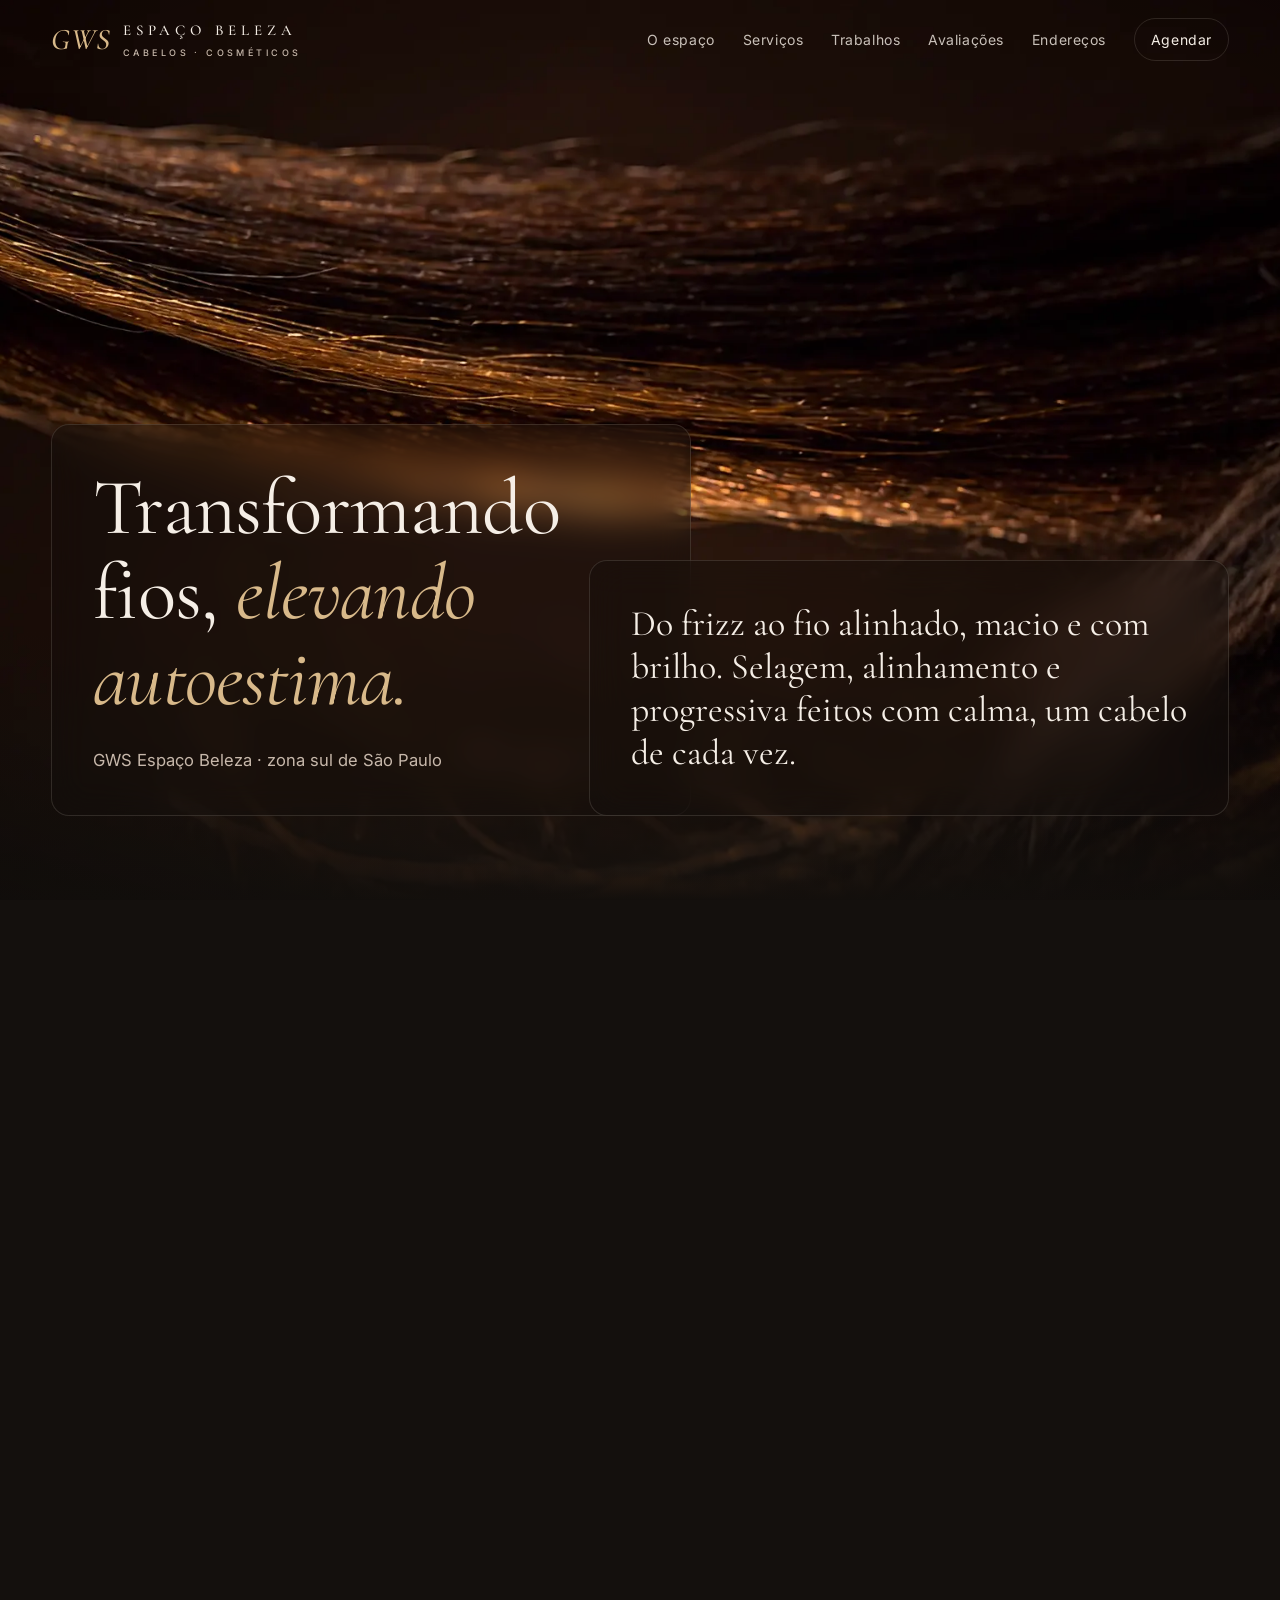
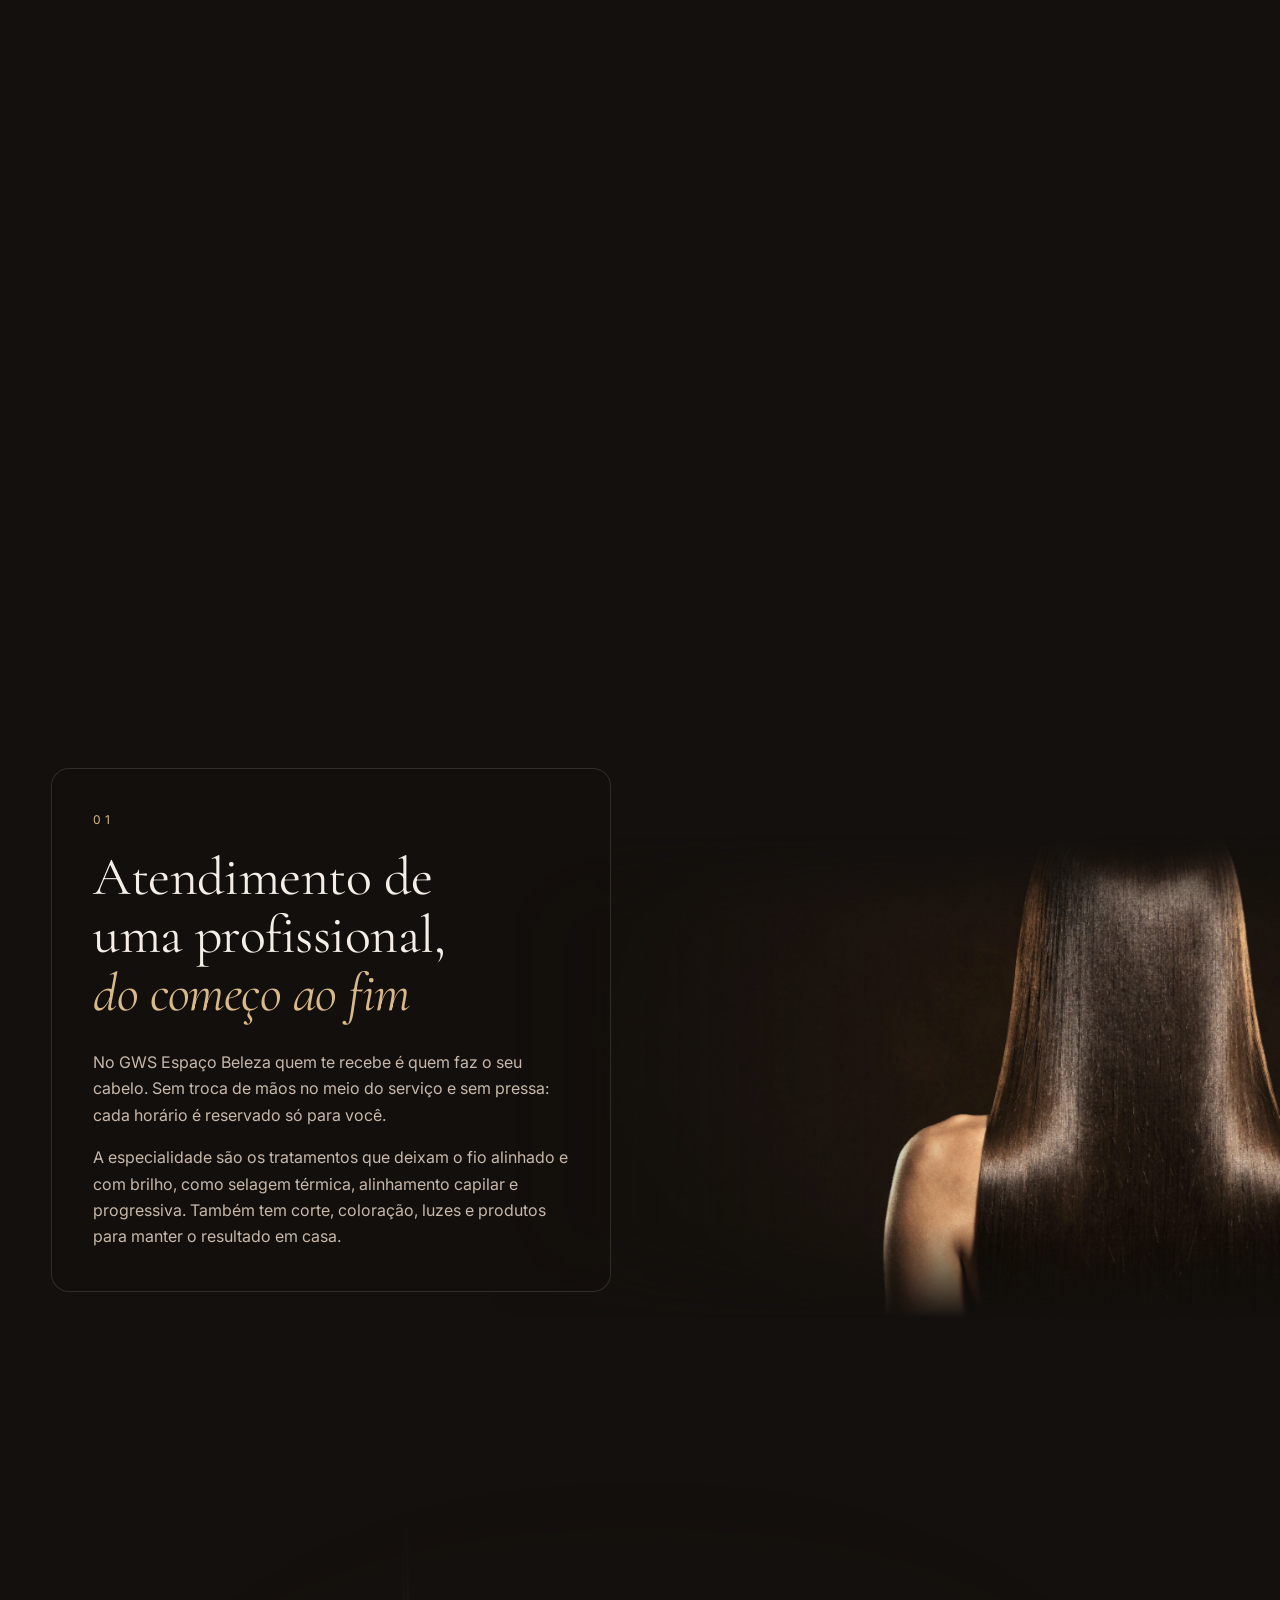
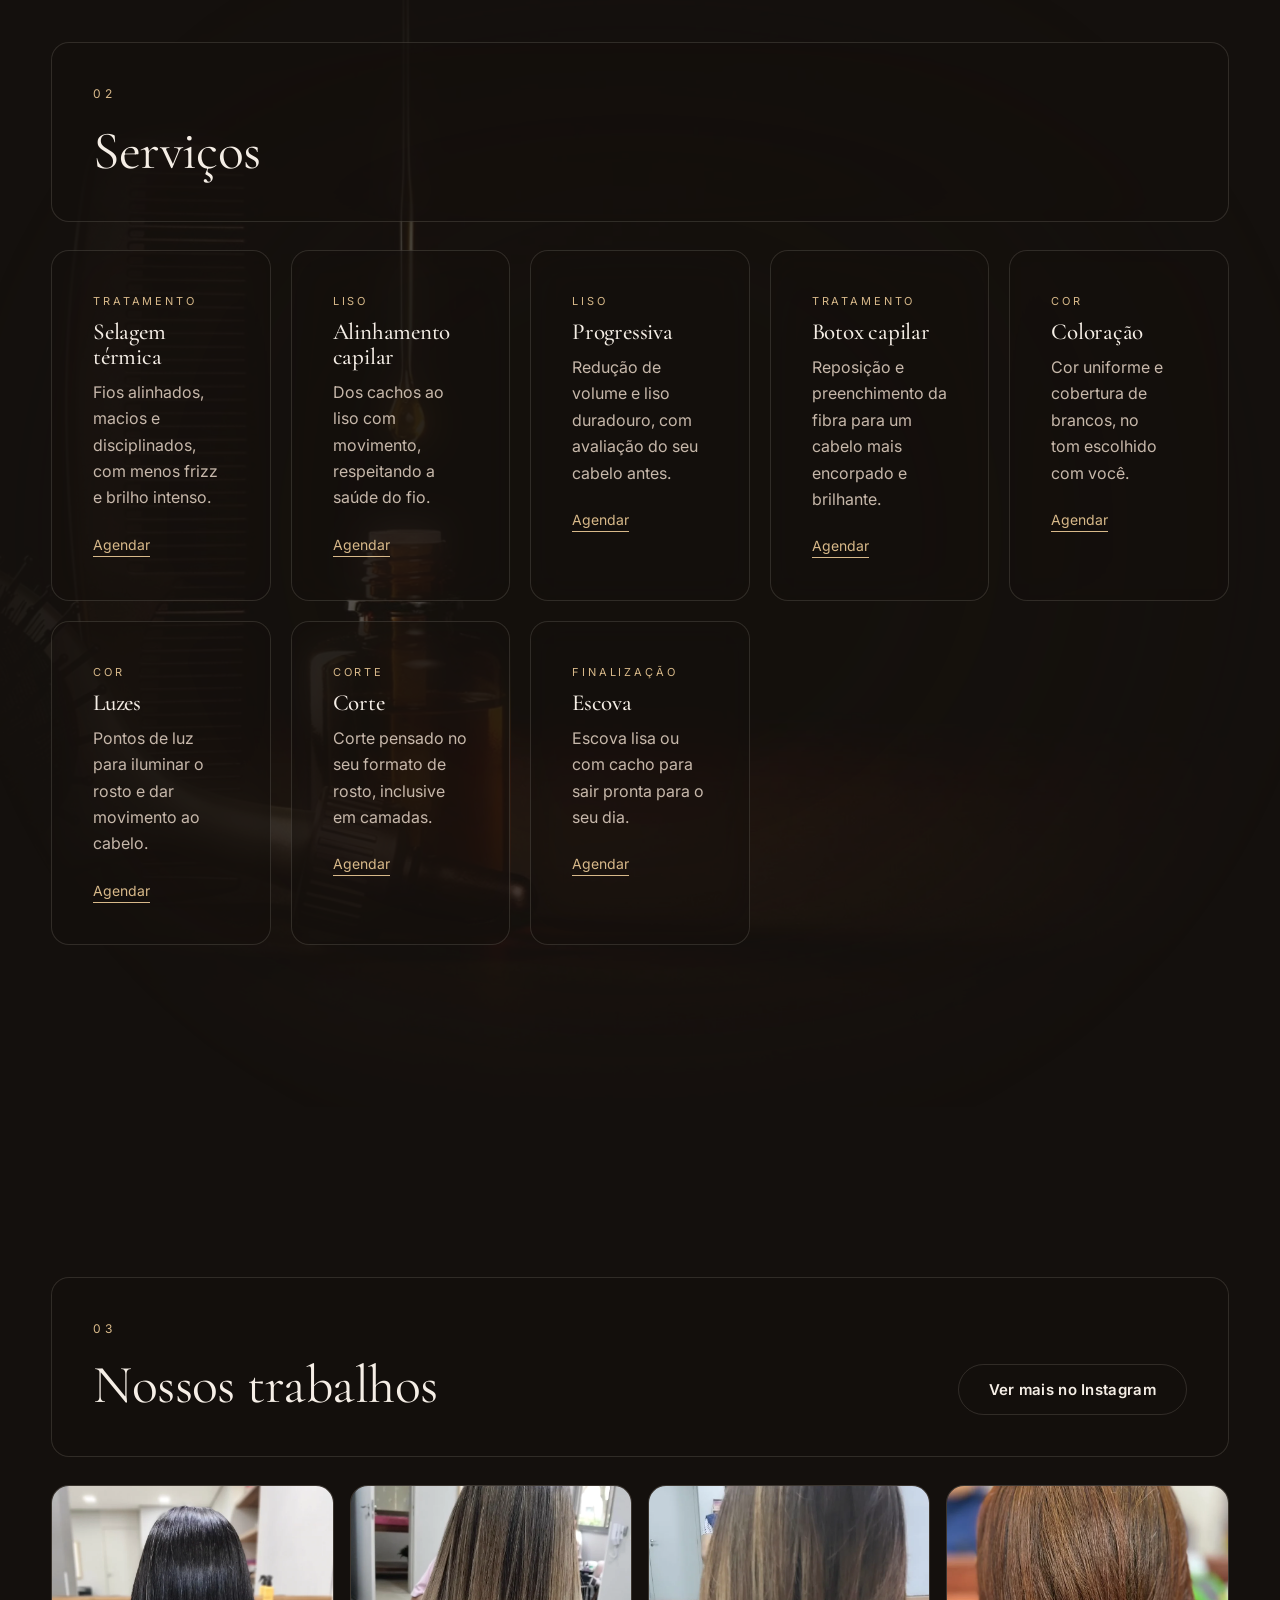
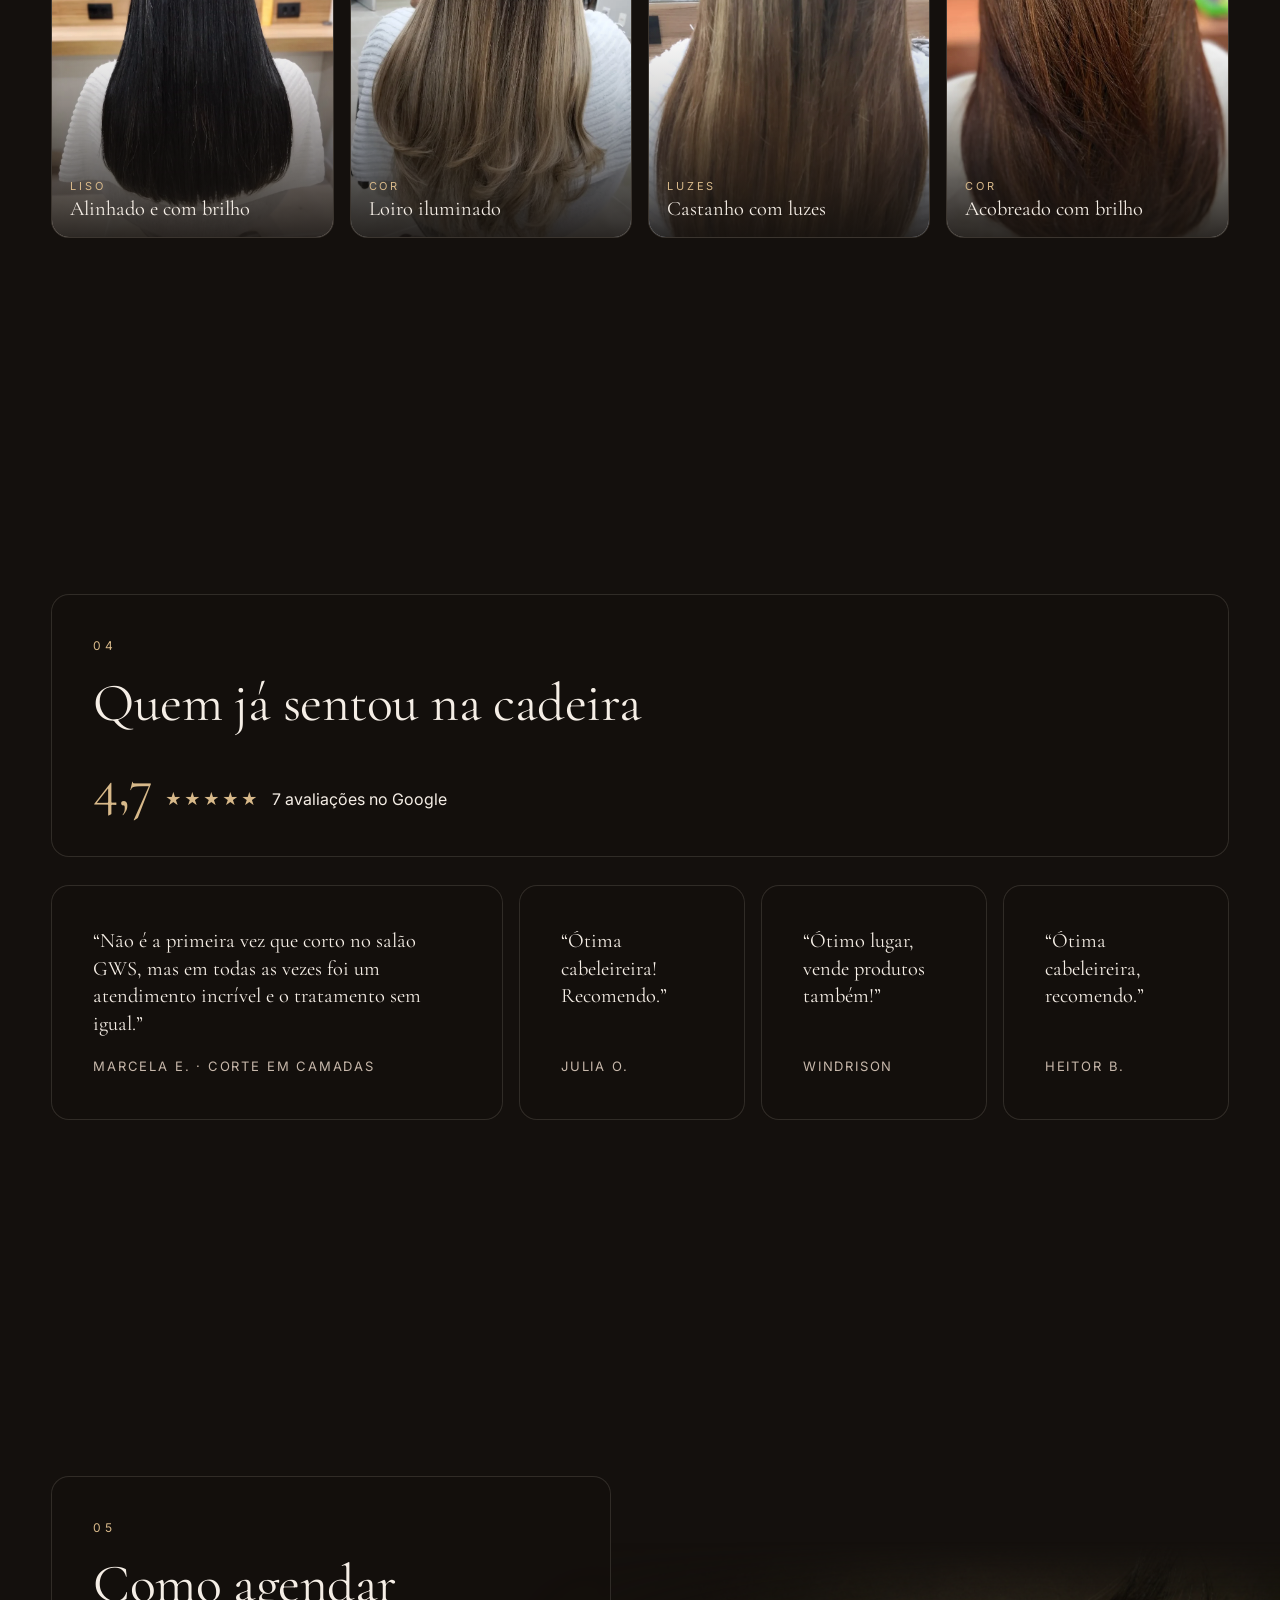
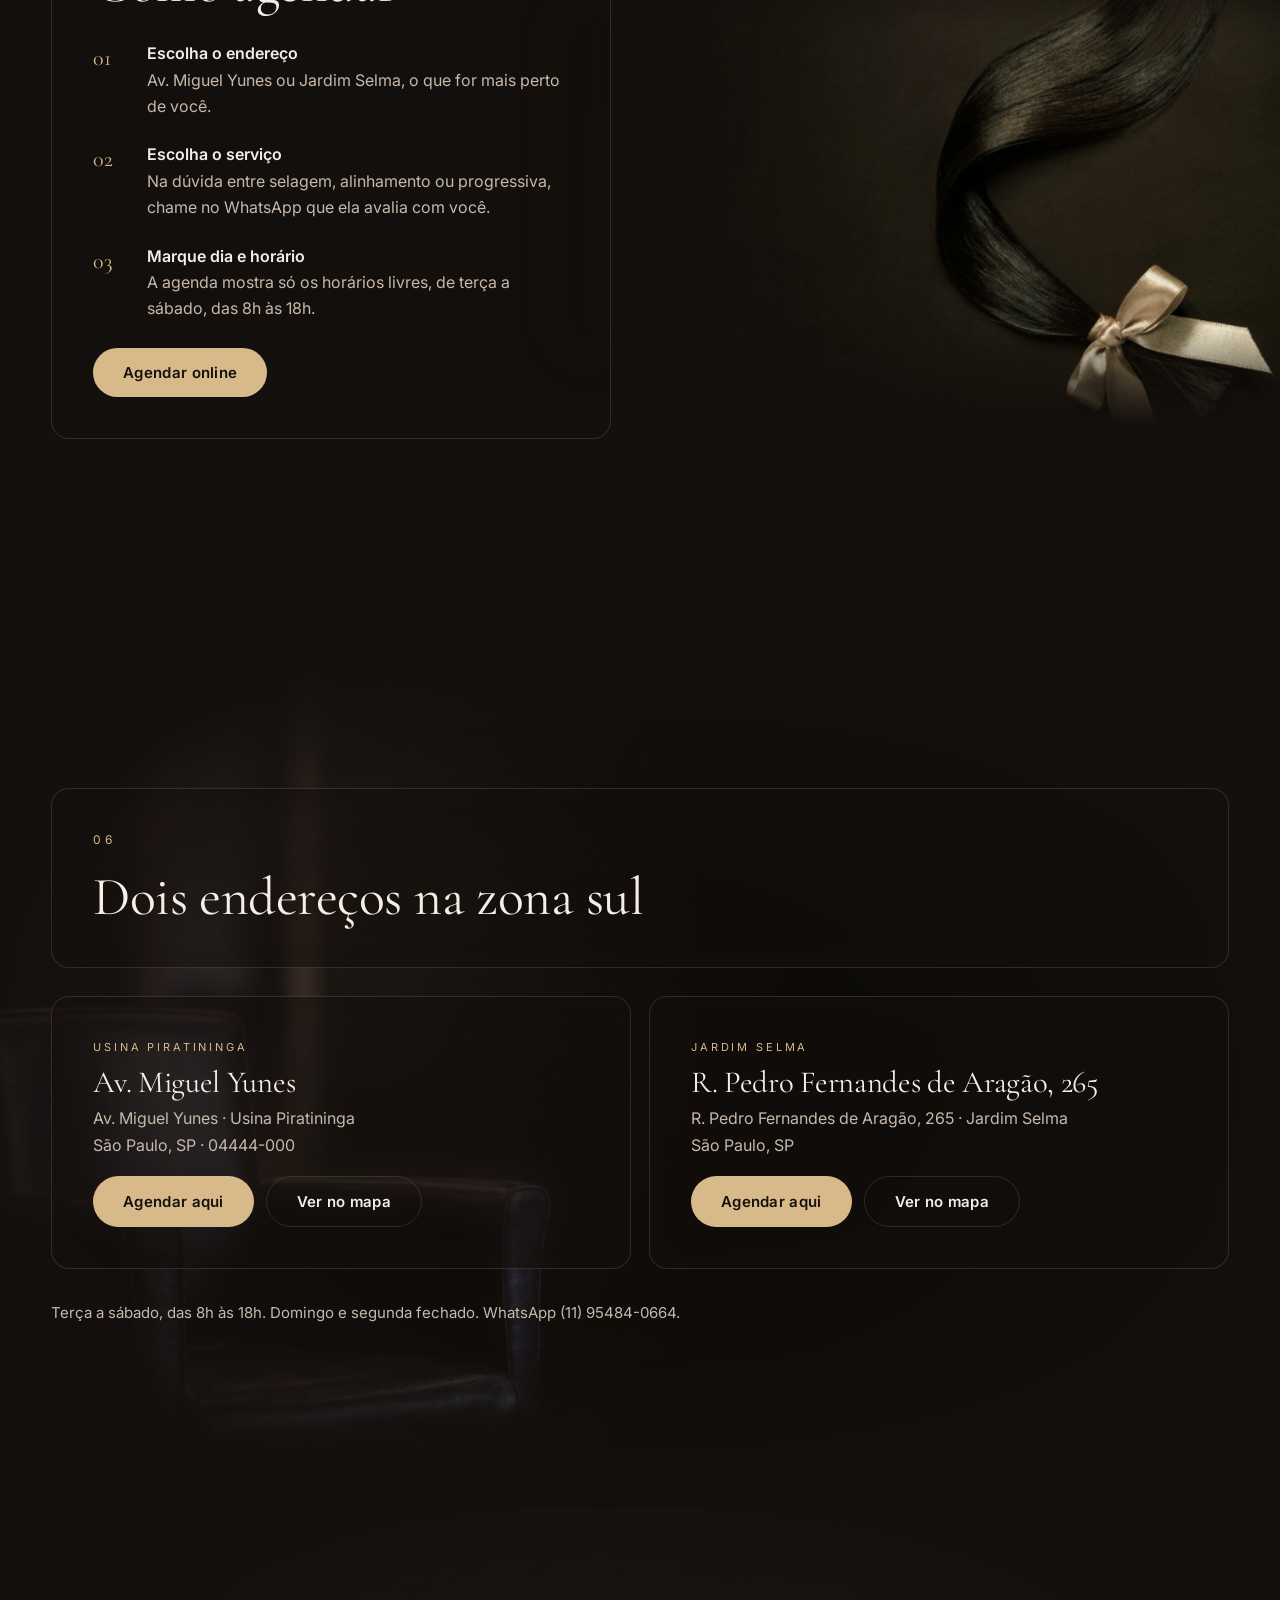
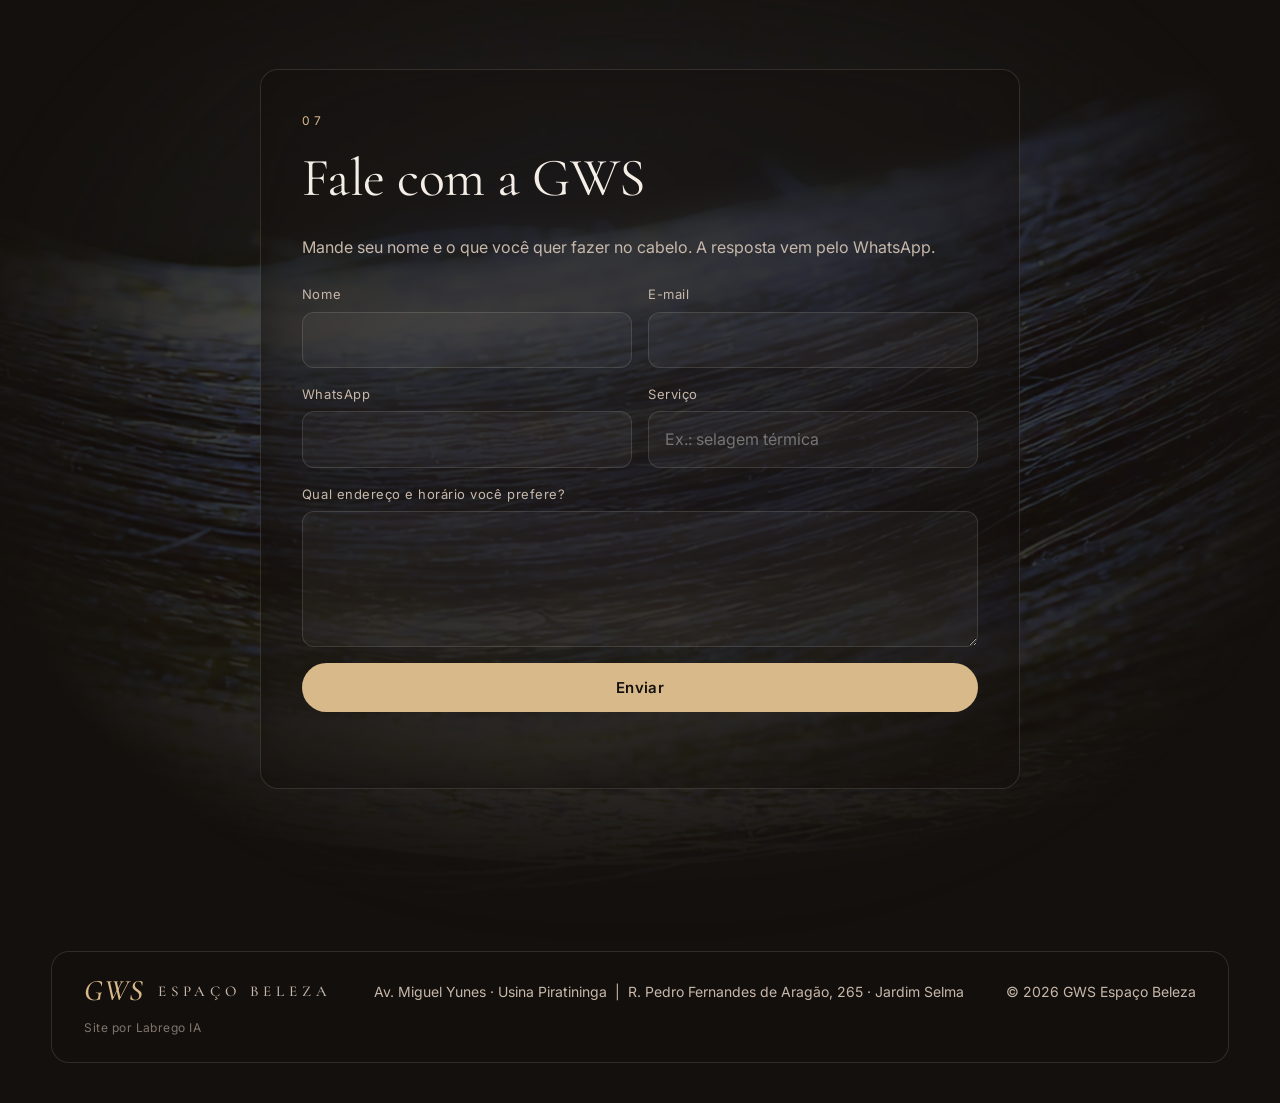
==== site/index.html @ c1b38b34 "Site cinematográfico e agenda online da GWS Espaço Beleza Dois endereços com agenda única (folga de " ====
<!doctype html>
<!--
  GWS Espaço Beleza · Site Cinematográfico por Labrego IA (labregoia.com.br)
  Projeto: LBG-SC-20261119-4EE08A647A · Assinatura LBG-SC-2026-v1
  © 2026 Labrego IA. Estrutura, código e método licenciados.
-->
<html lang="pt-BR">
<head>
  <meta charset="utf-8">
  <meta name="viewport" content="width=device-width, initial-scale=1">
  <title>GWS Espaço Beleza | Cabeleireira em Usina Piratininga e Jardim Selma, SP</title>
  <meta name="description" content="Cabeleireira na zona sul de São Paulo: selagem térmica, alinhamento, progressiva, botox capilar, coloração, luzes e corte. Dois endereços, Av. Miguel Yunes e Jardim Selma. Agende online.">
  <meta name="generator" content="Site Cinematográfico · Labrego IA">
  <meta name="author" content="Labrego IA · labregoia.com.br">
  <meta property="og:title" content="GWS Espaço Beleza">
  <meta property="og:description" content="Transformando fios e elevando autoestima. Selagem, alinhamento, progressiva e mais, com hora marcada em dois endereços da zona sul de SP.">
  <meta property="og:image" content="assets/frames/desktop/f_0160.webp">
  <meta name="theme-color" content="#14100d">
  <link rel="preconnect" href="https://fonts.googleapis.com">
  <link rel="preconnect" href="https://fonts.gstatic.com" crossorigin>
  <link href="https://fonts.googleapis.com/css2?family=Cormorant+Garamond:ital,wght@0,300;0,400;0,500;1,400;1,500&family=Inter:wght@400;500;600&display=swap" rel="stylesheet">
  <link rel="preload" as="image" href="assets/frames/desktop/f_0001.webp">
  <link rel="stylesheet" href="estilo.css?v=4">
</head>
<body>

<header class="topo">
  <a href="#inicio" class="marca" aria-label="GWS Espaço Beleza">
    <span class="marca-gws" aria-hidden="true">GWS</span>
    <span class="marca-texto">Espaço Beleza<small>Cabelos · Cosméticos</small></span>
  </a>
  <nav class="menu" aria-label="Seções">
    <a href="#sobre">O espaço</a>
    <a href="#servicos">Serviços</a>
    <a href="#trabalhos">Trabalhos</a>
    <a href="#avaliacoes">Avaliações</a>
    <a href="#locais">Endereços</a>
    <a href="agendar.html" class="menu-cta">Agendar</a>
  </nav>
</header>

<main>

  <section id="inicio" class="cine" style="--altura: 420vh">
    <div class="cine-palco">
      <canvas class="cine-canvas" aria-hidden="true"></canvas>
      <div class="cine-vinheta"></div>

      <div class="momento" data-de="0" data-ate="0.28">
        <div class="painel painel--vidro">
          <h1 class="titulo-abertura">Transformando fios, <em>elevando autoestima.</em></h1>
          <p class="apoio">GWS Espaço Beleza · zona sul de São Paulo</p>
        </div>
      </div>
      <div class="momento momento--direita" data-de="0.36" data-ate="0.64">
        <div class="painel painel--vidro">
          <p class="destaque">Do frizz ao fio alinhado, macio e com brilho. Selagem, alinhamento e progressiva feitos com calma, um cabelo de cada vez.</p>
        </div>
      </div>
      <div class="momento momento--centro" data-de="0.72" data-ate="1">
        <div class="painel painel--vidro">
          <p class="destaque">Dois endereços, uma agenda só.</p>
          <a href="agendar.html" class="botao">Agendar meu horário</a>
        </div>
      </div>

      <div class="cine-dica" aria-hidden="true"><span></span>role</div>
    </div>
  </section>

  <section id="sobre" class="secao">
    <img class="arte arte--direita" src="assets/img/sobre.webp?v=1" alt="" loading="lazy">
    <div class="secao-grade">
      <div class="painel revelar">
        <span class="rotulo">01</span>
        <h2>Atendimento de uma profissional, <em>do começo ao fim</em></h2>
        <p>No GWS Espaço Beleza quem te recebe é quem faz o seu cabelo. Sem troca de mãos no meio do serviço e sem pressa: cada horário é reservado só para você.</p>
        <p>A especialidade são os tratamentos que deixam o fio alinhado e com brilho, como selagem térmica, alinhamento capilar e progressiva. Também tem corte, coloração, luzes e produtos para manter o resultado em casa.</p>
      </div>
    </div>
  </section>

  <section id="servicos" class="secao secao--larga">
    <img class="arte arte--fundo" src="assets/img/servicos.webp?v=1" alt="" loading="lazy">
    <div class="painel painel--cabecalho revelar">
      <span class="rotulo">02</span>
      <h2>Serviços</h2>
    </div>
    <div class="cartoes">
      <article class="painel cartao revelar">
        <span class="tag">Tratamento</span>
        <h3>Selagem térmica</h3>
        <p>Fios alinhados, macios e disciplinados, com menos frizz e brilho intenso.</p>
        <a href="agendar.html?servico=selagem">Agendar</a>
      </article>
      <article class="painel cartao revelar">
        <span class="tag">Liso</span>
        <h3>Alinhamento capilar</h3>
        <p>Dos cachos ao liso com movimento, respeitando a saúde do fio.</p>
        <a href="agendar.html?servico=alinhamento">Agendar</a>
      </article>
      <article class="painel cartao revelar">
        <span class="tag">Liso</span>
        <h3>Progressiva</h3>
        <p>Redução de volume e liso duradouro, com avaliação do seu cabelo antes.</p>
        <a href="agendar.html?servico=progressiva">Agendar</a>
      </article>
      <article class="painel cartao revelar">
        <span class="tag">Tratamento</span>
        <h3>Botox capilar</h3>
        <p>Reposição e preenchimento da fibra para um cabelo mais encorpado e brilhante.</p>
        <a href="agendar.html?servico=botox">Agendar</a>
      </article>
      <article class="painel cartao revelar">
        <span class="tag">Cor</span>
        <h3>Coloração</h3>
        <p>Cor uniforme e cobertura de brancos, no tom escolhido com você.</p>
        <a href="agendar.html?servico=coloracao">Agendar</a>
      </article>
      <article class="painel cartao revelar">
        <span class="tag">Cor</span>
        <h3>Luzes</h3>
        <p>Pontos de luz para iluminar o rosto e dar movimento ao cabelo.</p>
        <a href="agendar.html?servico=luzes">Agendar</a>
      </article>
      <article class="painel cartao revelar">
        <span class="tag">Corte</span>
        <h3>Corte</h3>
        <p>Corte pensado no seu formato de rosto, inclusive em camadas.</p>
        <a href="agendar.html?servico=corte">Agendar</a>
      </article>
      <article class="painel cartao revelar">
        <span class="tag">Finalização</span>
        <h3>Escova</h3>
        <p>Escova lisa ou com cacho para sair pronta para o seu dia.</p>
        <a href="agendar.html?servico=escova">Agendar</a>
      </article>
    </div>
  </section>

  <section id="trabalhos" class="secao secao--larga">
    <div class="painel painel--cabecalho revelar trab-cabecalho">
      <div>
        <span class="rotulo">03</span>
        <h2>Nossos trabalhos</h2>
      </div>
      <a class="botao botao--linha" href="https://www.instagram.com/gwsespacobeleza/" target="_blank" rel="noopener">Ver mais no Instagram</a>
    </div>
    <div class="trabalhos">
      <a class="trabalho revelar" href="https://www.instagram.com/gwsespacobeleza/p/DfN-_9-kS-J/" target="_blank" rel="noopener">
        <img src="assets/img/trabalhos/p_DfN-_9-kS-J.webp?v=2" alt="Cabelo longo preto, liso e alinhado, visto de costas" loading="lazy" width="900" height="1125">
        <span><small>Liso</small>Alinhado e com brilho</span>
      </a>
      <a class="trabalho revelar" href="https://www.instagram.com/gwsespacobeleza/p/DfOAMyaEe6o/" target="_blank" rel="noopener">
        <img src="assets/img/trabalhos/p_DfOAMyaEe6o.webp?v=2" alt="Cabelo longo com loiro iluminado e pontas modeladas" loading="lazy" width="900" height="1125">
        <span><small>Cor</small>Loiro iluminado</span>
      </a>
      <a class="trabalho revelar" href="https://www.instagram.com/gwsespacobeleza/p/DfU5rEfkRkt/" target="_blank" rel="noopener">
        <img src="assets/img/trabalhos/p_DfU5rEfkRkt.webp?v=2" alt="Cabelo castanho longo com luzes, liso" loading="lazy" width="900" height="1125">
        <span><small>Luzes</small>Castanho com luzes</span>
      </a>
      <a class="trabalho revelar" href="https://www.instagram.com/gwsespacobeleza/p/DfdnzeOkRtR/" target="_blank" rel="noopener">
        <img src="assets/img/trabalhos/p_DfdnzeOkRtR.webp?v=2" alt="Cabelo acobreado na altura dos ombros, com brilho" loading="lazy" width="900" height="1125">
        <span><small>Cor</small>Acobreado com brilho</span>
      </a>
    </div>
  </section>

  <section id="avaliacoes" class="secao secao--larga">
    <div class="painel painel--cabecalho revelar">
      <span class="rotulo">04</span>
      <h2>Quem já sentou na cadeira</h2>
      <div class="nota"><strong>4,7</strong><span class="estrelas" aria-hidden="true">★★★★★</span><span>7 avaliações no Google</span></div>
    </div>
    <div class="depoimentos">
      <figure class="painel depoimento revelar">
        <blockquote>“Não é a primeira vez que corto no salão GWS, mas em todas as vezes foi um atendimento incrível e o tratamento sem igual.”</blockquote>
        <figcaption><cite>Marcela E. · corte em camadas</cite></figcaption>
      </figure>
      <figure class="painel depoimento revelar">
        <blockquote>“Ótima cabeleireira! Recomendo.”</blockquote>
        <figcaption><cite>Julia O.</cite></figcaption>
      </figure>
      <figure class="painel depoimento revelar">
        <blockquote>“Ótimo lugar, vende produtos também!”</blockquote>
        <figcaption><cite>Windrison</cite></figcaption>
      </figure>
      <figure class="painel depoimento revelar">
        <blockquote>“Ótima cabeleireira, recomendo.”</blockquote>
        <figcaption><cite>Heitor B.</cite></figcaption>
      </figure>
    </div>
  </section>

  <section id="processo" class="secao">
    <img class="arte arte--direita" src="assets/img/agendar.webp?v=1" alt="" loading="lazy">
    <div class="secao-grade">
      <div class="painel revelar">
        <span class="rotulo">05</span>
        <h2>Como agendar</h2>
        <ol class="passos">
          <li><strong>Escolha o endereço</strong><span>Av. Miguel Yunes ou Jardim Selma, o que for mais perto de você.</span></li>
          <li><strong>Escolha o serviço</strong><span>Na dúvida entre selagem, alinhamento ou progressiva, chame no WhatsApp que ela avalia com você.</span></li>
          <li><strong>Marque dia e horário</strong><span>A agenda mostra só os horários livres, de terça a sábado, das 8h às 18h.</span></li>
        </ol>
        <div class="acoes" style="margin-top:26px">
          <a class="botao" href="agendar.html">Agendar online</a>
        </div>
      </div>
    </div>
  </section>

  <section id="locais" class="secao secao--larga">
    <img class="arte arte--fundo arte--suave" src="assets/img/local.webp?v=1" alt="" loading="lazy">
    <div class="painel painel--cabecalho revelar">
      <span class="rotulo">06</span>
      <h2>Dois endereços na zona sul</h2>
    </div>
    <div class="locais">
      <article class="painel local revelar">
        <span class="tag">Usina Piratininga</span>
        <h3>Av. Miguel Yunes</h3>
        <p>Av. Miguel Yunes · Usina Piratininga<br>São Paulo, SP · 04444-000</p>
        <div class="acoes">
          <a class="botao" href="agendar.html?local=miguel-yunes">Agendar aqui</a>
          <a class="botao botao--linha" href="https://www.google.com/maps/search/?api=1&query=GWSESPA%C3%87OBELEZA+cosm%C3%A9ticos+Av.+Miguel+Yunes+S%C3%A3o+Paulo" target="_blank" rel="noopener">Ver no mapa</a>
        </div>
      </article>
      <article class="painel local revelar">
        <span class="tag">Jardim Selma</span>
        <h3>R. Pedro Fernandes de Aragão, 265</h3>
        <p>R. Pedro Fernandes de Aragão, 265 · Jardim Selma<br>São Paulo, SP</p>
        <div class="acoes">
          <a class="botao" href="agendar.html?local=jardim-selma">Agendar aqui</a>
          <a class="botao botao--linha" href="https://www.google.com/maps/search/?api=1&query=R.+Pedro+Fernandes+de+Arag%C3%A3o%2C+265+-+Jardim+Selma%2C+S%C3%A3o+Paulo+-+SP" target="_blank" rel="noopener">Ver no mapa</a>
        </div>
      </article>
    </div>
    <p class="aviso-locais revelar">Terça a sábado, das 8h às 18h. Domingo e segunda fechado. WhatsApp (11) 95484-0664.</p>
  </section>

  <section id="contato" class="secao secao--contato">
    <img class="arte arte--fundo arte--suave" src="assets/img/contato.webp?v=1" alt="" loading="lazy">
    <div class="painel painel--form revelar">
      <span class="rotulo">07</span>
      <h2>Fale com a GWS</h2>
      <p>Mande seu nome e o que você quer fazer no cabelo. A resposta vem pelo WhatsApp.</p>
      <form class="form" novalidate>
        <div class="campo">
          <label for="f-nome">Nome</label>
          <input id="f-nome" name="nome" autocomplete="name" required>
        </div>
        <div class="campo">
          <label for="f-email">E-mail</label>
          <input id="f-email" name="email" type="email" autocomplete="email" required>
        </div>
        <div class="campo">
          <label for="f-tel">WhatsApp</label>
          <input id="f-tel" name="telefone" type="tel" autocomplete="tel" inputmode="tel" required>
        </div>
        <div class="campo">
          <label for="f-serv">Serviço</label>
          <input id="f-serv" name="servico" list="lista-servicos" placeholder="Ex.: selagem térmica">
          <datalist id="lista-servicos">
            <option value="Selagem térmica"><option value="Alinhamento capilar"><option value="Progressiva"><option value="Botox capilar"><option value="Coloração"><option value="Luzes"><option value="Corte"><option value="Escova">
          </datalist>
        </div>
        <div class="campo campo--inteiro">
          <label for="f-msg">Qual endereço e horário você prefere?</label>
          <textarea id="f-msg" name="mensagem" rows="4"></textarea>
        </div>
        <input type="text" name="_honey" class="pote" tabindex="-1" autocomplete="off" aria-hidden="true">
        <button type="submit" class="botao campo--inteiro">Enviar</button>
        <p class="form-status campo--inteiro" role="status" aria-live="polite"></p>
      </form>
    </div>
  </section>

</main>

<footer class="rodape">
  <div class="painel rodape-painel">
    <span class="marca"><span class="marca-gws" aria-hidden="true">GWS</span><span class="marca-texto">Espaço Beleza</span></span>
    <span>Av. Miguel Yunes · Usina Piratininga &nbsp;|&nbsp; R. Pedro Fernandes de Aragão, 265 · Jardim Selma</span>
    <span>© <span data-ano></span> GWS Espaço Beleza</span>
    <a class="credito" href="https://labregoia.com.br" target="_blank" rel="noopener">Site por Labrego IA</a>
  </div>
</footer>

<a class="whats" target="_blank" rel="noopener" aria-label="Conversar no WhatsApp">
  <svg viewBox="0 0 32 32" aria-hidden="true"><path fill="currentColor" d="M16 3C9 3 3.3 8.6 3.3 15.6c0 2.4.7 4.7 1.9 6.7L3 29l6.9-2.1c1.9 1 4 1.6 6.1 1.6 7 0 12.7-5.6 12.7-12.6S23 3 16 3Zm0 23.1c-1.9 0-3.8-.5-5.4-1.5l-.4-.2-4.1 1.2 1.3-4-.3-.4a10.4 10.4 0 0 1-1.6-5.6C5.5 9.8 10.2 5.2 16 5.2s10.5 4.6 10.5 10.4S21.8 26.1 16 26.1Zm5.8-7.8c-.3-.2-1.9-.9-2.2-1-.3-.1-.5-.2-.7.2-.2.3-.8 1-1 1.2-.2.2-.4.2-.7.1-.3-.2-1.3-.5-2.5-1.6-.9-.8-1.6-1.8-1.7-2.1-.2-.3 0-.5.1-.6l.5-.6.3-.5c.1-.2 0-.4 0-.6l-1-2.4c-.3-.6-.5-.5-.7-.5h-.6c-.2 0-.6.1-.9.4-.3.3-1.2 1.1-1.2 2.8s1.2 3.2 1.4 3.4c.2.2 2.4 3.6 5.7 5 .8.4 1.4.6 1.9.7.8.3 1.6.2 2.2.1.7-.1 1.9-.8 2.2-1.5.3-.7.3-1.4.2-1.5-.1-.2-.3-.3-.6-.4Z"/></svg>
</a>
<a class="insta" href="https://www.instagram.com/gwsespacobeleza/" target="_blank" rel="noopener" aria-label="Ver o Instagram @gwsespacobeleza">
  <svg viewBox="0 0 24 24" aria-hidden="true"><rect x="3" y="3" width="18" height="18" rx="5" fill="none" stroke="currentColor" stroke-width="2"/><circle cx="12" cy="12" r="4.2" fill="none" stroke="currentColor" stroke-width="2"/><circle cx="17.4" cy="6.6" r="1.3" fill="currentColor"/></svg>
</a>

<script src="config.js?v=1"></script>
<script src="app.js?v=1"></script>
</body>
</html>
---- site/estilo.css ----
/* Site Cinematográfico · © 2026 Labrego IA · LBG-SC-2026-v1 */

/* ── Tokens: ajuste pela identidade visual do cliente ───────────────────── */
:root {
  --fundo: #14100d;          /* MESMA cor usada nos prompts das imagens */
  --fundo-2: #1f1915;
  --texto: #f5eee6;
  --texto-suave: #c7b8ab;
  --acento: #d8b98a;         /* champanhe */
  --nude: #c9a08e;
  --acento-texto: #14100d;   /* texto sobre o acento */
  --linha: rgb(243 235 225 / 0.13);
  --painel: rgb(20 16 13 / 0.66);
  --mistura: lighten;        /* tema escuro: lighten | tema claro: multiply */

  --fonte-titulo: "Cormorant Garamond", Georgia, serif;
  --fonte-texto: "Inter", system-ui, sans-serif;

  --raio: 18px;
  --gutter: clamp(16px, 4vw, 56px);
  --largura: 1240px;
  --ease: cubic-bezier(.2, .7, .1, 1);
}
/* Tema claro (marcas de luz, saúde, casamento etc.): troque os tokens assim
:root {
  --fundo: #f4efe7; --fundo-2: #ebe4d8; --texto: #1d1a16; --texto-suave: #5d564c;
  --linha: rgb(29 26 22 / .12); --painel: rgb(244 239 231 / .7); --mistura: multiply;
}
*/

*, *::before, *::after { box-sizing: border-box; }
html { scroll-behavior: smooth; -webkit-text-size-adjust: 100%; overflow-x: clip; }
body {
  margin: 0;
  background: var(--fundo);
  color: var(--texto);
  font: 400 clamp(16px, 1.05vw, 18px)/1.65 var(--fonte-texto);
  overflow-x: clip;
  -webkit-font-smoothing: antialiased;
}

img { max-width: 100%; display: block; }
a { color: inherit; }
h1, h2, h3 { font-family: var(--fonte-titulo); font-weight: 300; line-height: 1.08; margin: 0 0 .5em; letter-spacing: -.01em; text-wrap: balance; }
h1 { font-size: clamp(38px, 6.2vw, 96px); }
h2 { font-size: clamp(32px, 4.2vw, 64px); }
h3 { font-size: clamp(21px, 1.8vw, 27px); font-weight: 500; }
p { margin: 0 0 1em; color: var(--texto-suave); text-wrap: pretty; }

/* ── Topo ──────────────────────────────────────────────────────────────── */
.topo {
  position: fixed; inset: 0 0 auto; z-index: 50;
  display: flex; align-items: center; justify-content: space-between; gap: 16px;
  padding: 18px var(--gutter);
  transition: background .4s var(--ease), backdrop-filter .4s;
}
.topo.rolou { background: rgb(20 16 13 / .6); backdrop-filter: blur(14px); -webkit-backdrop-filter: blur(14px); }
.marca { text-decoration: none; display: flex; align-items: center; }
.marca-logo { height: 34px; width: auto; }
.marca-texto { font-family: var(--fonte-titulo); font-size: 22px; letter-spacing: .02em; }
.menu { display: flex; gap: 28px; align-items: center; font-size: 14px; letter-spacing: .04em; }
.menu a { text-decoration: none; opacity: .8; transition: opacity .3s; }
.menu a:hover { opacity: 1; }
.menu-cta { border: 1px solid var(--linha); padding: 9px 16px; border-radius: 999px; opacity: 1 !important; }
@media (max-width: 760px) { .menu a:not(.menu-cta) { display: none; } }

/* ── Abertura cinematográfica ──────────────────────────────────────────── */
.cine { position: relative; height: var(--altura, 400vh); }
.cine-palco { position: sticky; top: 0; height: 100vh; height: 100svh; overflow: hidden; }
.cine-canvas { position: absolute; inset: 0; width: 100%; height: 100%; }
.cine-vinheta {
  position: absolute; inset: 0; pointer-events: none;
  background:
    radial-gradient(120% 90% at 50% 45%, transparent 55%, rgb(0 0 0 / .45) 100%),
    linear-gradient(to bottom, transparent 70%, var(--fundo) 100%);
}
.momento {
  position: absolute; inset: auto var(--gutter) 12vh; max-width: 640px;
  transform: translateY(24px);
  transition: transform .9s var(--ease);
  pointer-events: none;
}
/* O fade fica no próprio painel: opacity/filter no pai desliga o backdrop-filter
   durante a transição e o vidro "estala" no fim (entrada e saída). */
.momento > .painel { opacity: 0; transition: opacity .7s var(--ease); }
.momento.ativo { transform: none; pointer-events: auto; }
.momento.ativo > .painel { opacity: 1; }
.momento--direita { left: auto; right: var(--gutter); }
.momento--centro { left: 50%; right: auto; transform: translate(-50%, 24px); text-align: center; width: min(640px, calc(100% - 2 * var(--gutter))); }
.momento--centro.ativo { transform: translate(-50%, 0); }
.titulo-abertura { margin-bottom: .3em; }
.apoio { font-size: clamp(16px, 1.3vw, 20px); margin: 0; }
.destaque { font-family: var(--fonte-titulo); font-size: clamp(24px, 2.8vw, 42px); line-height: 1.2; color: var(--texto); margin: 0 0 .6em; }
.destaque:last-child { margin: 0; }
.cine-dica {
  position: absolute; bottom: 28px; left: 50%; transform: translateX(-50%);
  display: grid; justify-items: center; gap: 8px; font-size: 11px; letter-spacing: .3em; text-transform: uppercase; opacity: .6;
  transition: opacity .5s;
}
.cine-dica span { width: 1px; height: 38px; background: linear-gradient(var(--texto), transparent); animation: dica 2s var(--ease) infinite; }
@keyframes dica { 0% { transform: scaleY(0); transform-origin: top; } 50% { transform: scaleY(1); transform-origin: top; } 51% { transform-origin: bottom; } 100% { transform: scaleY(0); transform-origin: bottom; } }
.cine.andou .cine-dica { opacity: 0; }

/* ── Painéis (todo texto mora num painel) ──────────────────────────────── */
.painel {
  position: relative;
  background: var(--painel);
  border: 1px solid var(--linha);
  border-radius: var(--raio);
  padding: clamp(24px, 3.2vw, 48px);
  backdrop-filter: blur(18px) saturate(1.1);
  -webkit-backdrop-filter: blur(18px) saturate(1.1);
}
.painel--vidro { background: rgb(20 16 13 / .42); }
.painel > :last-child { margin-bottom: 0; }
.rotulo { display: block; font-size: 12px; letter-spacing: .3em; color: var(--acento); margin-bottom: 18px; }

/* ── Seções ────────────────────────────────────────────────────────────── */
.secao {
  position: relative; isolation: isolate; overflow: clip;
  min-height: 100vh; padding: 18vh var(--gutter);
  display: grid; align-content: center;
}
.secao-grade { width: 100%; max-width: var(--largura); margin: 0 auto; display: grid; grid-template-columns: minmax(0, 560px) 1fr; }
.secao-grade--direita { grid-template-columns: 1fr minmax(0, 560px); }
.secao-grade--direita > .painel { grid-column: 2; }
.secao--larga { gap: 28px; justify-items: center; }
.painel--cabecalho { width: 100%; max-width: var(--largura); }
.cartoes { width: 100%; max-width: var(--largura); display: grid; grid-template-columns: repeat(auto-fit, minmax(260px, 1fr)); gap: 20px; }
.cartao h3 { margin-bottom: .4em; }
.cartao { transition: transform .5s var(--ease), border-color .5s; }
.cartao:hover { transform: translateY(-4px); border-color: color-mix(in srgb, var(--acento) 50%, transparent); }
.passos { list-style: none; margin: 8px 0 0; padding: 0; counter-reset: p; display: grid; gap: 22px; }
.passos li { counter-increment: p; display: grid; grid-template-columns: 42px 1fr; column-gap: 12px; }
.passos li::before { content: counter(p, decimal-leading-zero); grid-row: span 2; font-family: var(--fonte-titulo); color: var(--acento); font-size: 22px; }
.passos strong { font-weight: 600; }
.passos span { color: var(--texto-suave); }

/* ── Arte: imagens fundidas ao fundo (nunca retângulo com borda) ───────── */
.arte {
  position: absolute; z-index: -1; pointer-events: none;
  object-fit: cover; mix-blend-mode: var(--mistura);
  -webkit-mask-composite: source-in; mask-composite: intersect;
}
.arte--direita, .arte--esquerda { top: 0; bottom: 0; width: 64vw; height: 100%; }
.arte--direita {
  right: 0;
  -webkit-mask-image: linear-gradient(to left, #000 38%, transparent 96%), linear-gradient(to bottom, transparent, #000 18%, #000 80%, transparent);
          mask-image: linear-gradient(to left, #000 38%, transparent 96%), linear-gradient(to bottom, transparent, #000 18%, #000 80%, transparent);
}
.arte--esquerda {
  left: 0;
  -webkit-mask-image: linear-gradient(to right, #000 38%, transparent 96%), linear-gradient(to bottom, transparent, #000 18%, #000 80%, transparent);
          mask-image: linear-gradient(to right, #000 38%, transparent 96%), linear-gradient(to bottom, transparent, #000 18%, #000 80%, transparent);
}
.arte--fundo {
  inset: 0; width: 100%; height: 100%; opacity: .5;
  /* closest-side: a elipse zera exatamente na borda, então nunca sobra linha reta */
  -webkit-mask-image: radial-gradient(closest-side, #000 35%, transparent 100%), linear-gradient(to bottom, transparent, #000 22%, #000 78%, transparent);
          mask-image: radial-gradient(closest-side, #000 35%, transparent 100%), linear-gradient(to bottom, transparent, #000 22%, #000 78%, transparent);
}
.arte--suave { opacity: .32; }
/* Parallax leve aplicado pelo app.js */
.arte[data-parallax] { will-change: transform; }

/* ── Contato ───────────────────────────────────────────────────────────── */
.secao--contato { justify-items: center; }
.painel--form { width: 100%; max-width: 760px; }
.form { display: grid; grid-template-columns: 1fr 1fr; gap: 16px; margin-top: 24px; }
.campo { display: grid; gap: 6px; }
.campo--inteiro { grid-column: 1 / -1; }
.campo label { font-size: 13px; letter-spacing: .04em; color: var(--texto-suave); }
.campo input, .campo textarea {
  width: 100%; font: inherit; color: var(--texto);
  background: rgb(255 255 255 / .04); border: 1px solid var(--linha); border-radius: 12px;
  padding: 14px 16px; transition: border-color .3s, background .3s; resize: vertical;
}
.campo input:focus, .campo textarea:focus { outline: none; border-color: var(--acento); background: rgb(255 255 255 / .07); }
.campo.erro input { border-color: #d9776b; }
.pote { position: absolute; left: -9999px; }
.form-status { min-height: 1.4em; margin: 0; font-size: 14px; }
.form-status.ok { color: var(--acento); }
.form-status.falha { color: #e39a90; }
@media (max-width: 640px) { .form { grid-template-columns: 1fr; } }

/* ── Botões ────────────────────────────────────────────────────────────── */
.botao {
  display: inline-flex; align-items: center; justify-content: center; gap: 10px;
  font: 600 15px/1 var(--fonte-texto); letter-spacing: .02em; text-decoration: none; cursor: pointer;
  color: var(--acento-texto); background: var(--acento); border: 0; border-radius: 999px;
  padding: 17px 30px; transition: transform .4s var(--ease), filter .3s;
}
.botao:hover { transform: translateY(-2px); filter: brightness(1.08); }
.botao[disabled] { opacity: .6; cursor: progress; }

/* ── WhatsApp flutuante ────────────────────────────────────────────────── */
.whats {
  position: fixed; right: max(16px, env(safe-area-inset-right)); bottom: max(18px, env(safe-area-inset-bottom)); z-index: 60;
  width: 58px; height: 58px; border-radius: 50%; display: grid; place-items: center;
  background: #25d366; color: #fff; box-shadow: 0 10px 30px rgb(0 0 0 / .35);
  transform: scale(0); transition: transform .5s var(--ease);
}
.whats.visivel { transform: scale(1); }
.whats:hover { transform: scale(1.07); }
.whats svg { width: 30px; height: 30px; }
.whats::after { content: ""; position: absolute; inset: 0; border-radius: 50%; border: 2px solid #25d366; animation: pulso 2.6s ease-out infinite; }
@keyframes pulso { from { transform: scale(1); opacity: .7; } to { transform: scale(1.6); opacity: 0; } }

/* ── Rodapé ────────────────────────────────────────────────────────────── */
.rodape { padding: 0 var(--gutter) 40px; }
.rodape-painel { max-width: var(--largura); margin: 0 auto; display: flex; flex-wrap: wrap; gap: 12px 32px; align-items: center; justify-content: space-between; font-size: 14px; color: var(--texto-suave); padding: 24px 32px; }
.credito { font-size: 12px; opacity: .6; text-decoration: none; letter-spacing: .04em; }
.credito:hover { opacity: 1; }

/* ── Revelar ao rolar ──────────────────────────────────────────────────── */
.revelar { opacity: 0; transform: translateY(40px); transition: opacity 1s var(--ease), transform 1.2s var(--ease); }
.revelar.visto { opacity: 1; transform: none; }

/* ── Celular ───────────────────────────────────────────────────────────── */
@media (max-width: 860px) {
  .secao { padding: 14vh var(--gutter); min-height: auto; }
  .secao-grade, .secao-grade--direita { grid-template-columns: 1fr; }
  .secao-grade--direita > .painel { grid-column: 1; }
  .arte--direita, .arte--esquerda { left: 0; right: 0; width: 100%; height: 70%; opacity: .55;
    -webkit-mask-image: linear-gradient(to bottom, transparent, #000 25%, #000 55%, transparent);
            mask-image: linear-gradient(to bottom, transparent, #000 25%, #000 55%, transparent); }
  .momento, .momento--direita { left: var(--gutter); right: var(--gutter); bottom: 10vh; }
}

@media (prefers-reduced-motion: reduce) {
  *, *::before, *::after { animation: none !important; transition: none !important; }
  .revelar, .momento:first-of-type, .momento:first-of-type > .painel { opacity: 1; transform: none; filter: none; }
  .cine { height: 100svh; }
  .momento:not(:first-of-type), .cine-dica { display: none; }
}

/* ── GWS Espaço Beleza: marca e ajustes ─────────────────────────────── */
.marca { gap: 12px; }
.monograma {
  font-family: var(--fonte-titulo); font-style: italic; font-weight: 500;
  font-size: 30px; line-height: 1; color: var(--acento); letter-spacing: -.06em;
  position: relative; padding-right: 2px;
}
.monograma::after { content: "✦"; position: absolute; font-size: 8px; font-style: normal; left: 46%; top: 52%; color: var(--acento); }
.marca-texto { font-size: 15px; letter-spacing: .32em; text-transform: uppercase; font-weight: 500; }
.marca-texto small { display: block; font-family: var(--fonte-texto); font-size: 9px; letter-spacing: .38em; color: var(--texto-suave); margin-top: 3px; }
h1, h2 { font-weight: 400; }
h1 em, h2 em { color: var(--acento); }
.cartoes { grid-template-columns: repeat(auto-fit, minmax(min(210px, 100%), 1fr)); }
.secao--larga { grid-template-columns: minmax(0, 1fr); }
.cartao .tag { display: block; font-size: 11px; letter-spacing: .26em; text-transform: uppercase; color: var(--acento); margin-bottom: 10px; }
.cartao a { display: inline-block; margin-top: 6px; font-size: 14px; color: var(--acento); text-decoration: none; border-bottom: 1px solid currentColor; }
.dados { list-style: none; padding: 0; margin: 4px 0 26px; display: grid; gap: 16px; }
.dados li { display: grid; gap: 2px; }
.dados small { font-size: 11px; letter-spacing: .26em; text-transform: uppercase; color: var(--acento); }
.dados span { color: var(--texto); }
.botao--linha { background: transparent; color: var(--texto); border: 1px solid var(--linha); }
.acoes { display: flex; flex-wrap: wrap; gap: 12px; }
@media (max-width: 860px) {
  .momento, .momento--direita, .momento--centro { bottom: max(10vh, 164px); }
  .momento--centro { left: var(--gutter); right: var(--gutter); width: auto; transform: translateY(24px); }
  .momento--centro.ativo { transform: none; }
}
#servicos .arte--fundo { opacity: .32; }
/* Imagens laterais inteiras (sem recorte/zoom), centralizadas na seção */
@media (min-width: 861px) {
  .arte--direita, .arte--esquerda {
    --l: min(62vw, 1280px);
    width: var(--l); height: calc(var(--l) * 9 / 16);
    top: 0; bottom: 0; margin: auto 0;
  }
}

/* ── Instagram flutuante (acima do WhatsApp, aparece junto com ele) ───── */
.insta {
  position: fixed; right: max(16px, env(safe-area-inset-right)); bottom: calc(max(18px, env(safe-area-inset-bottom)) + 70px); z-index: 60;
  width: 58px; height: 58px; border-radius: 50%; display: grid; place-items: center; color: #fff;
  background: radial-gradient(circle at 30% 107%, #fdf497 0%, #fd5949 45%, #d6249f 60%, #285aeb 90%);
  box-shadow: 0 10px 30px rgb(0 0 0 / .35);
  transform: scale(0); transition: transform .5s var(--ease) .06s;
}
.whats.visivel + .insta { transform: scale(1); }
.whats.visivel + .insta:hover { transform: scale(1.07); }
.insta svg { width: 28px; height: 28px; }

/* ── Nossos trabalhos (fotos reais do Instagram) ───────────────────────── */
.trab-cabecalho { display: flex; flex-wrap: wrap; align-items: end; justify-content: space-between; gap: 18px; }
.trab-cabecalho h2 { margin: 0; }
.trabalhos { width: 100%; max-width: var(--largura); display: grid; grid-template-columns: repeat(4, minmax(0, 1fr)); gap: 16px; }
.trabalho { position: relative; display: block; overflow: hidden; border-radius: var(--raio); border: 1px solid var(--linha); aspect-ratio: 4 / 5; background: var(--fundo-2); text-decoration: none; }
.trabalho img { width: 100%; height: 100%; object-fit: cover; transition: transform 1.2s var(--ease), filter .6s; filter: saturate(.92) contrast(1.02); }
.trabalho::after { content: ""; position: absolute; inset: 0; background: linear-gradient(to top, rgb(20 16 13 / .88) 0%, rgb(20 16 13 / .15) 42%, transparent 60%); pointer-events: none; }
.trabalho span { position: absolute; left: 18px; right: 18px; bottom: 16px; z-index: 1; font-family: var(--fonte-titulo); font-size: clamp(19px, 1.6vw, 24px); line-height: 1.15; color: var(--texto); }
.trabalho small { display: block; font-family: var(--fonte-texto); font-size: 11px; letter-spacing: .26em; text-transform: uppercase; color: var(--acento); margin-bottom: 4px; }
.trabalho:hover img { transform: scale(1.05); filter: saturate(1) contrast(1.04); }
.trabalho:hover { border-color: color-mix(in srgb, var(--acento) 50%, transparent); }
@media (max-width: 860px) { .trabalhos { grid-template-columns: repeat(2, minmax(0, 1fr)); gap: 10px; } .trabalho span { left: 12px; right: 12px; bottom: 10px; } }

/* ── Dois endereços ──────────────────────────────────────────────────── */
.locais { width: 100%; max-width: var(--largura); display: grid; grid-template-columns: repeat(auto-fit, minmax(min(320px, 100%), 1fr)); gap: 18px; }
.local h3 { font-family: var(--fonte-titulo); font-weight: 400; font-size: clamp(26px, 2.4vw, 34px); margin: 0 0 6px; }
.local .tag { display: block; font-size: 11px; letter-spacing: .26em; text-transform: uppercase; color: var(--acento); margin-bottom: 10px; }
.local p { color: var(--texto-suave); margin: 0 0 18px; }
.aviso-locais { max-width: var(--largura); width: 100%; color: var(--texto-suave); font-size: 15px; margin: 4px 0 0; }

/* ── Avaliações reais do Google ───────────────────────────────────────── */
.nota { display: flex; align-items: baseline; gap: 12px; flex-wrap: wrap; }
.nota strong { font-family: var(--fonte-titulo); font-weight: 400; font-size: 56px; line-height: 1; color: var(--acento); }
.nota .estrelas { color: var(--acento); letter-spacing: .12em; }
.depoimentos { width: 100%; max-width: var(--largura); display: grid; grid-template-columns: repeat(auto-fit, minmax(min(280px, 100%), 1fr)); gap: 16px; }
.depoimento blockquote { margin: 0 0 14px; font-family: var(--fonte-titulo); font-size: clamp(20px, 1.6vw, 24px); line-height: 1.35; }
.depoimento cite { font-style: normal; font-size: 13px; letter-spacing: .14em; text-transform: uppercase; color: var(--texto-suave); }

.marca-gws { font-family: var(--fonte-titulo); font-style: italic; font-weight: 500; font-size: 30px; line-height: 1; color: var(--acento); letter-spacing: .02em; }
.rodape .marca { gap: 14px; }
@media (min-width: 861px) {
  .depoimentos { grid-template-columns: 2fr 1fr 1fr 1fr; }
}
.depoimento { margin: 0; display: flex; flex-direction: column; justify-content: space-between; }
@media (max-width: 520px) {
  .marca-texto { white-space: nowrap; font-size: 12px; letter-spacing: .24em; }
  .marca-texto small { display: none; }
  .marca-gws { font-size: 26px; }
}
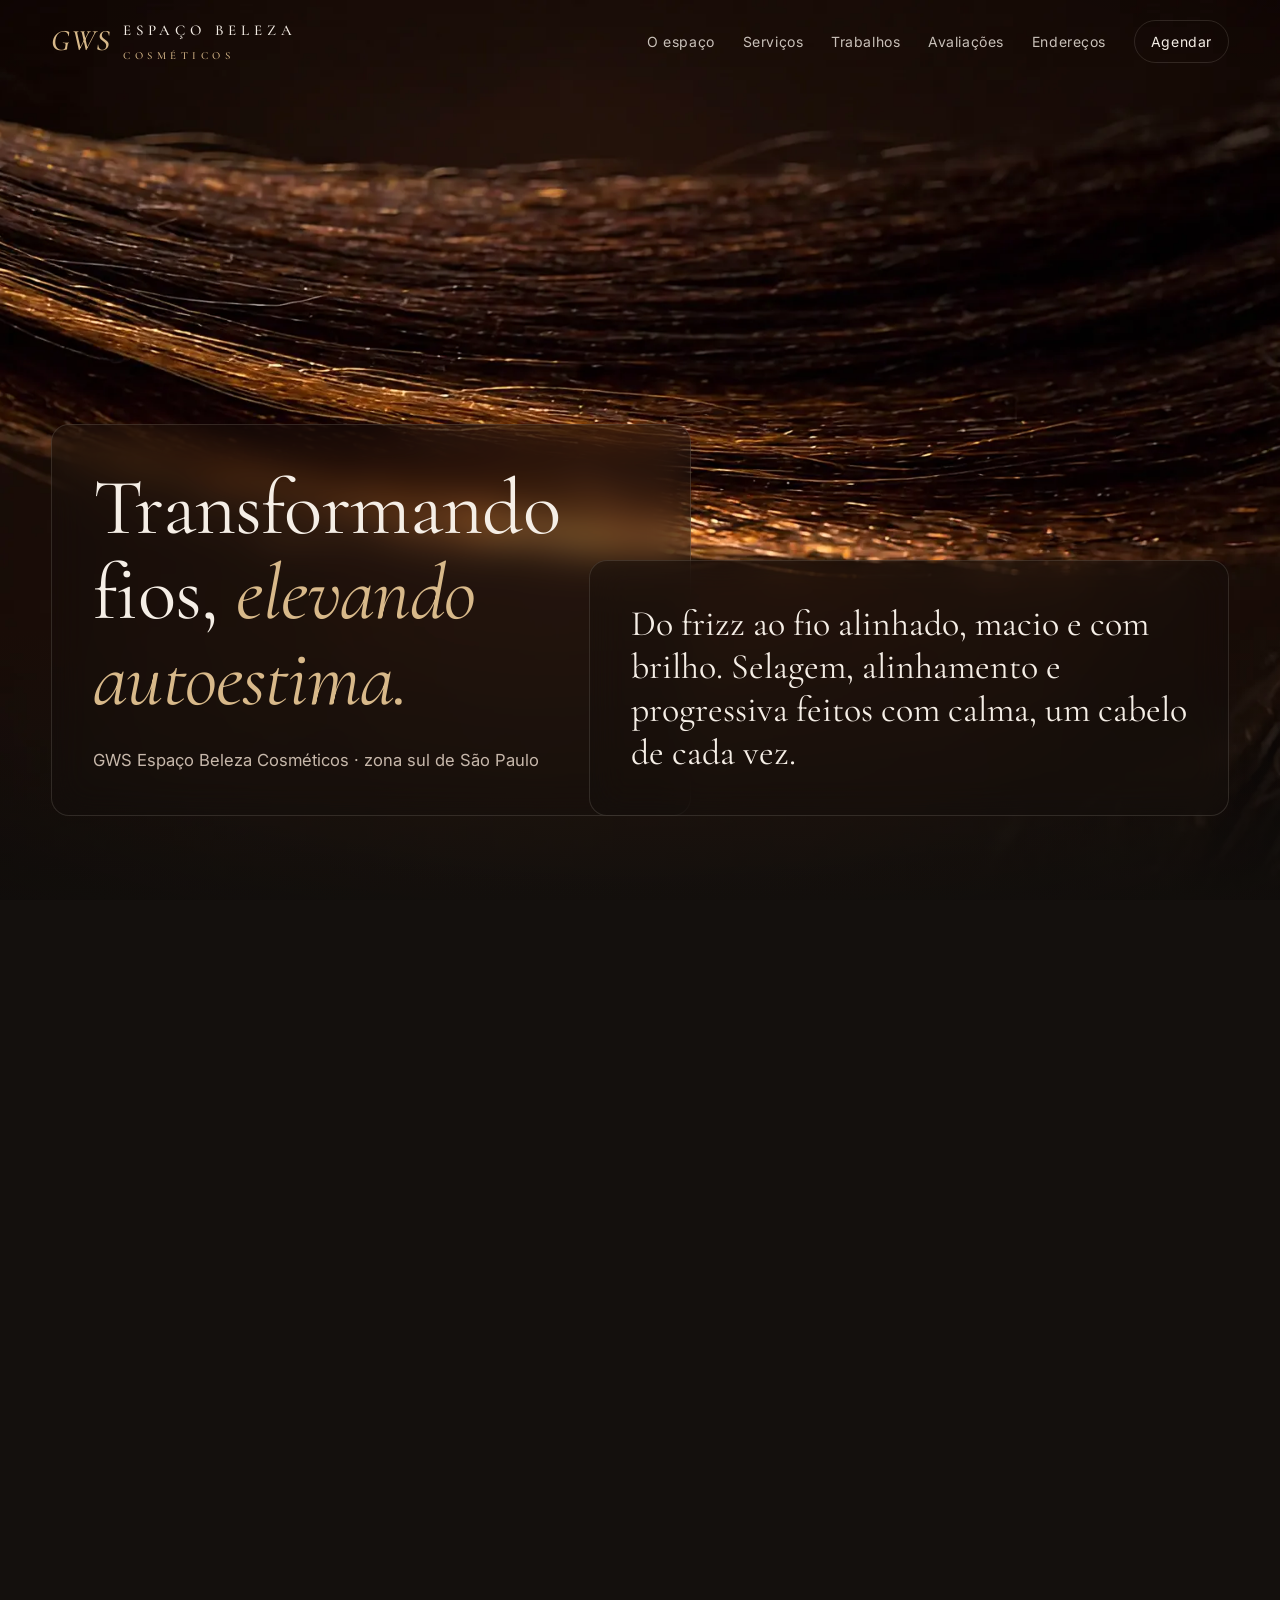
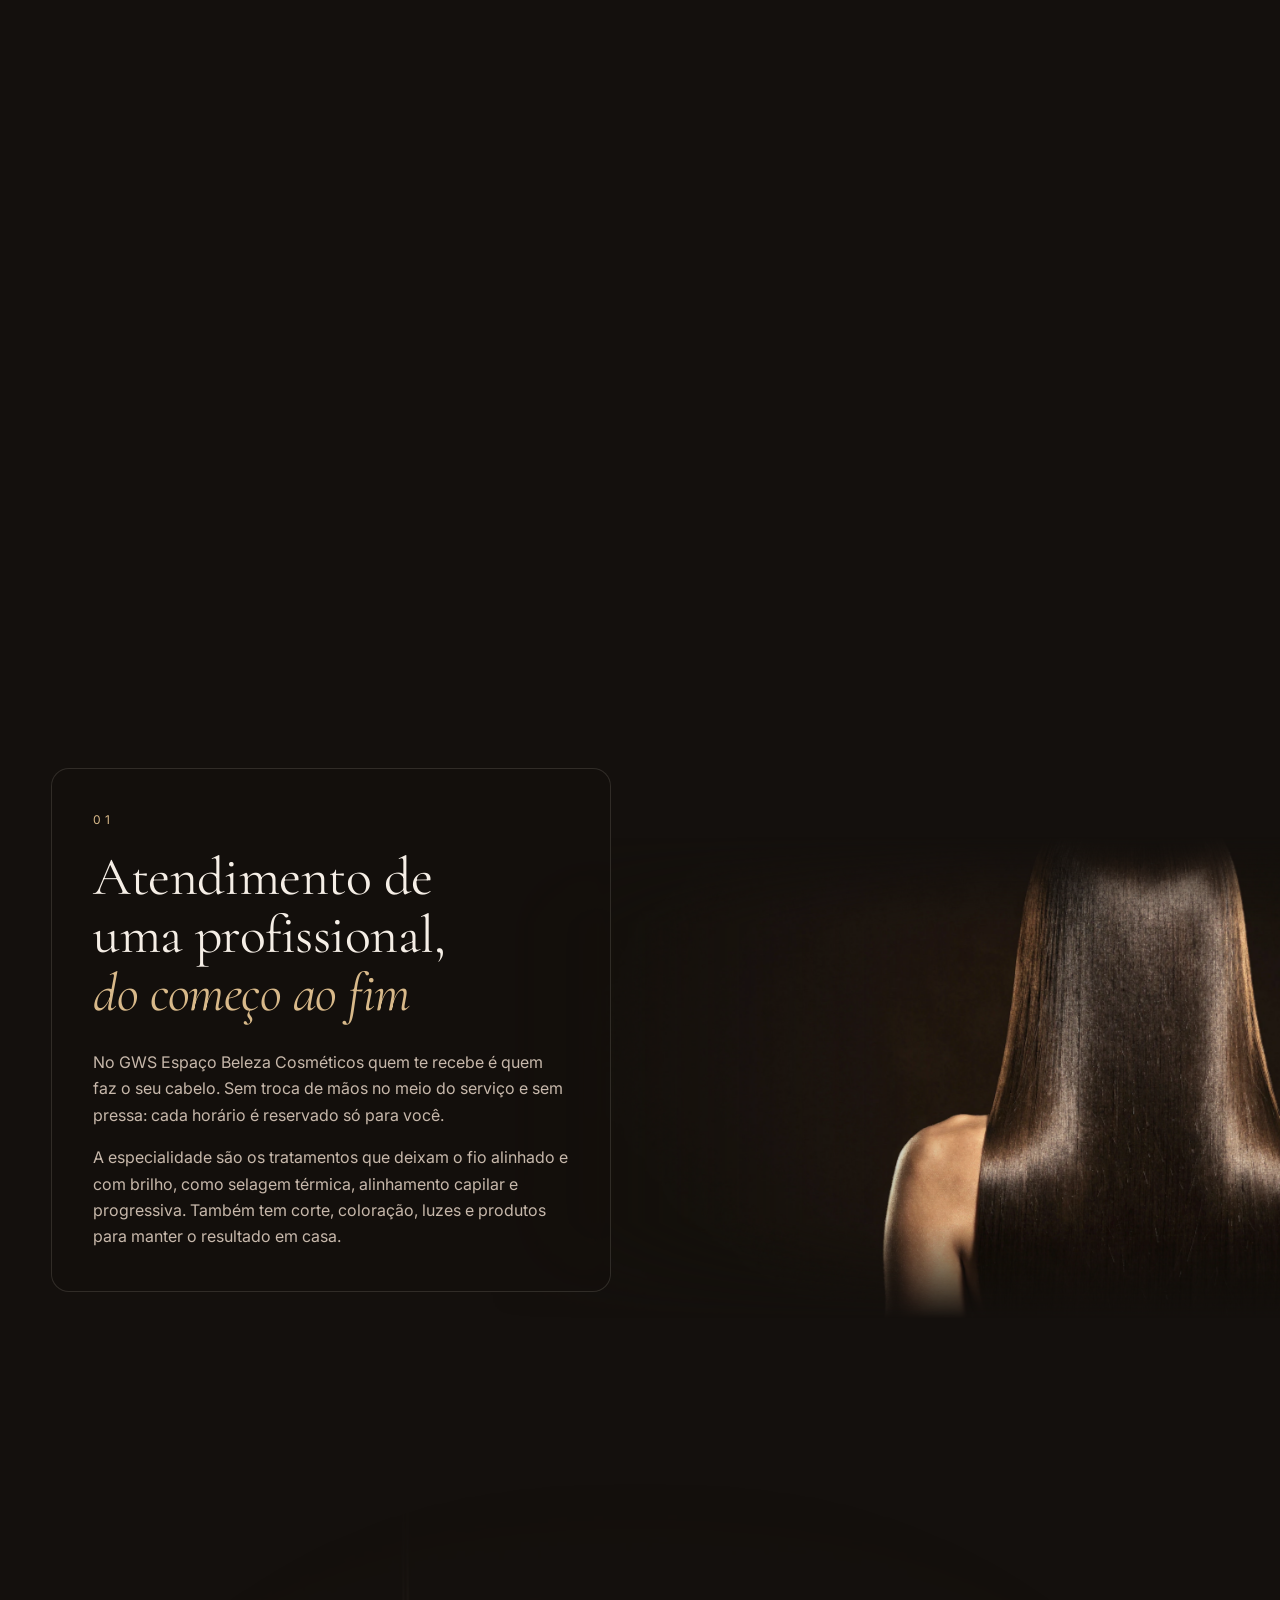
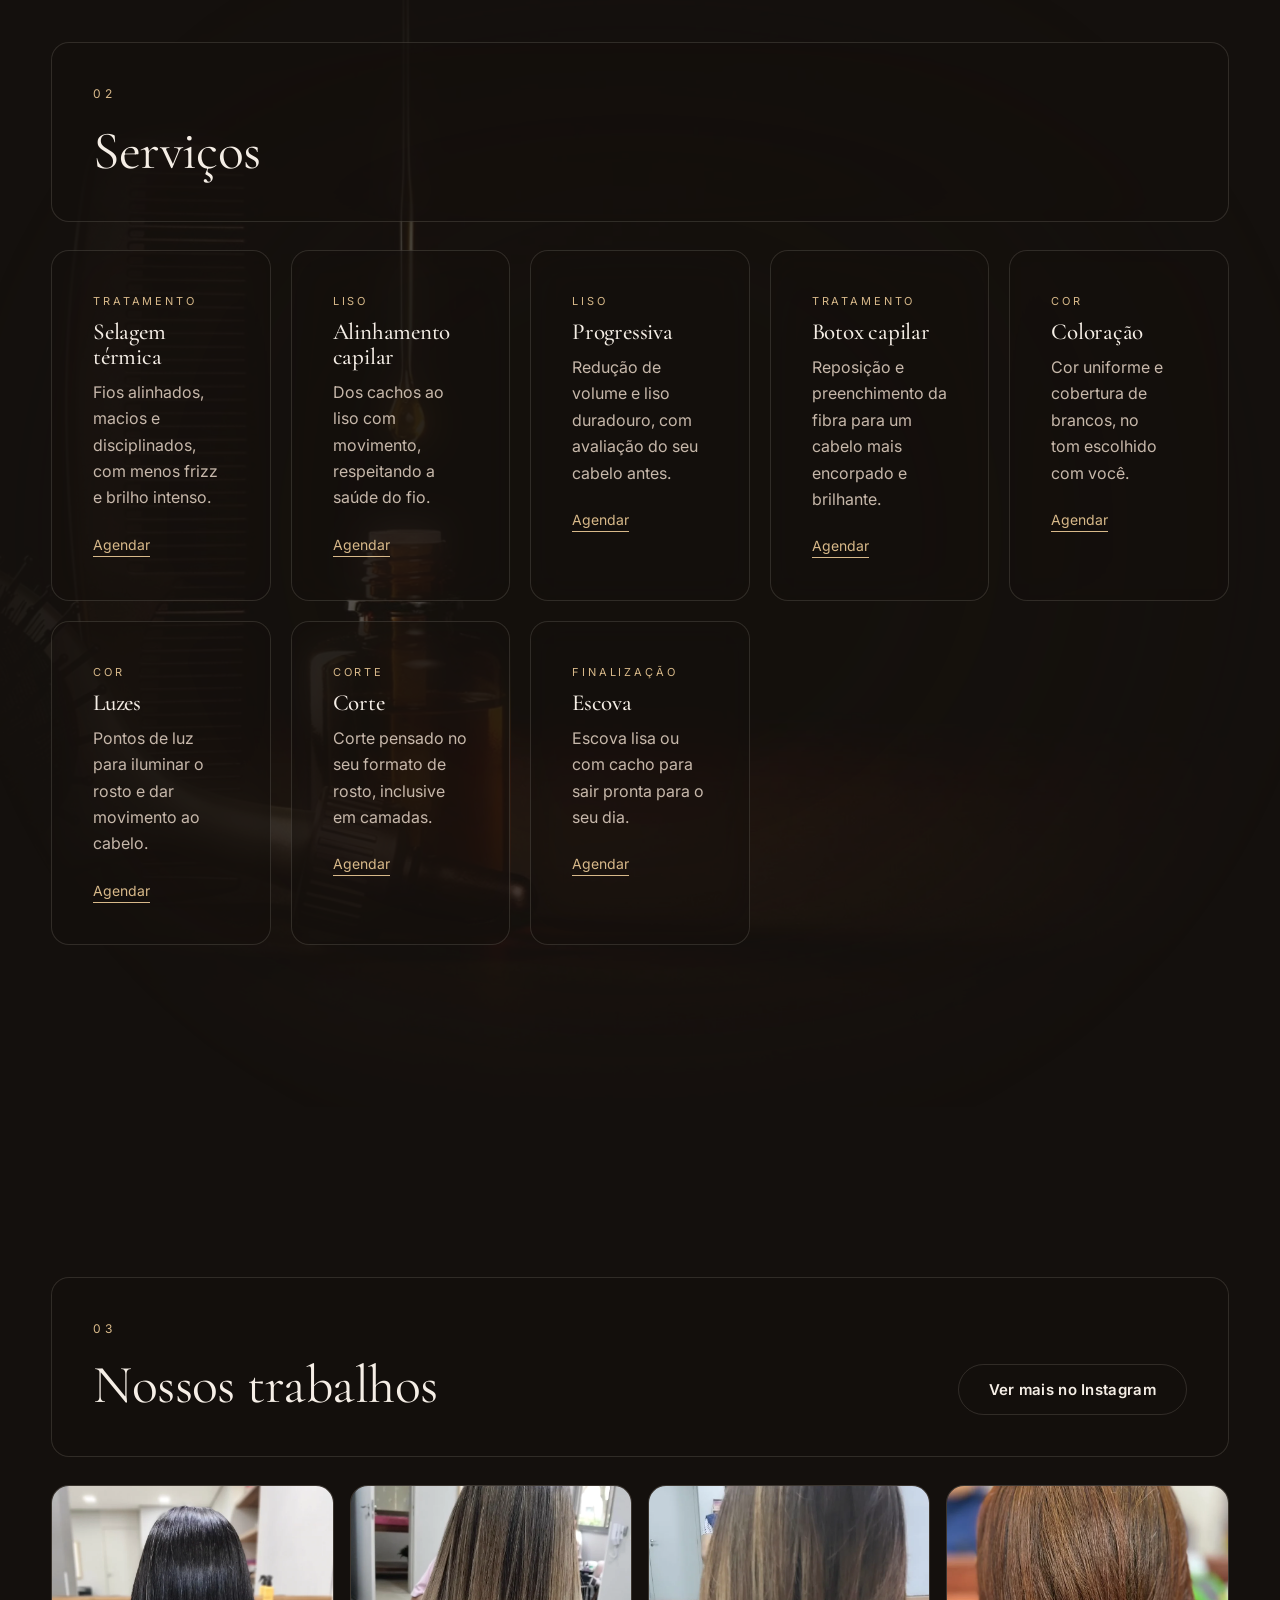
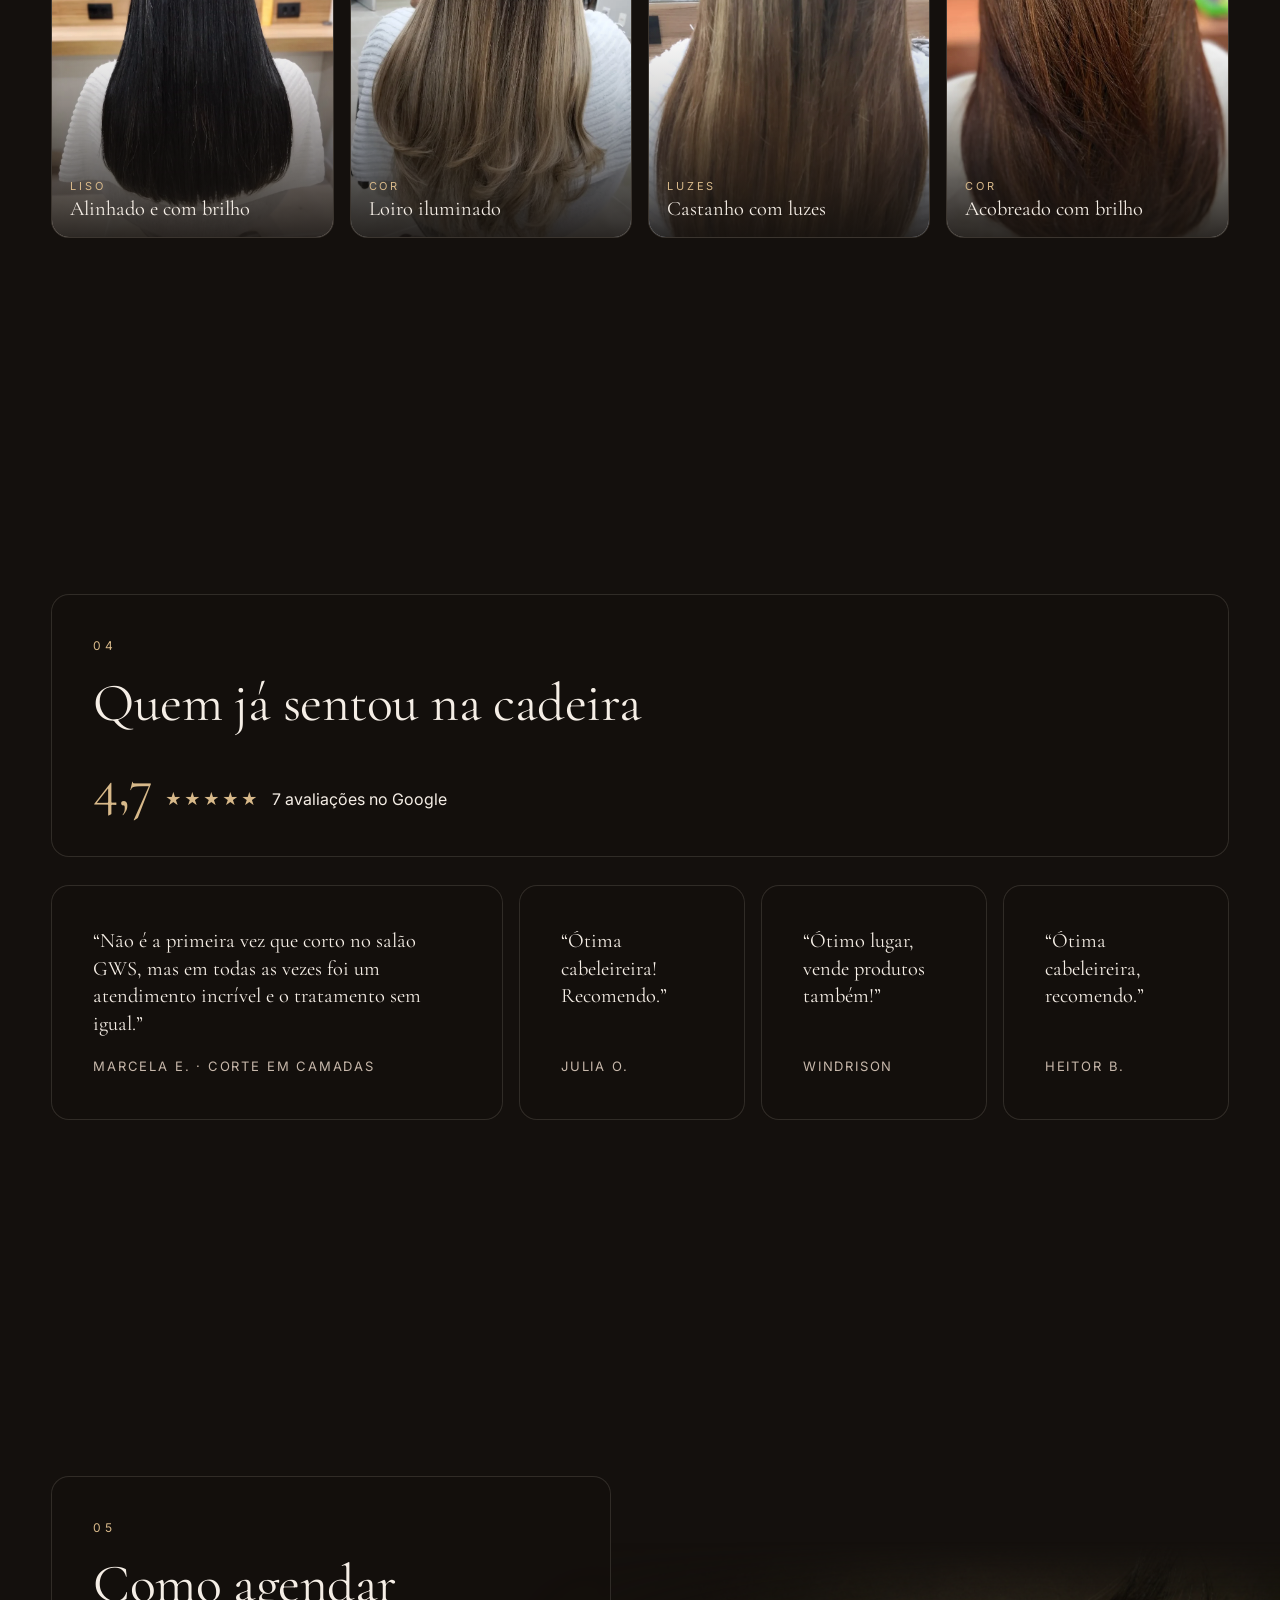
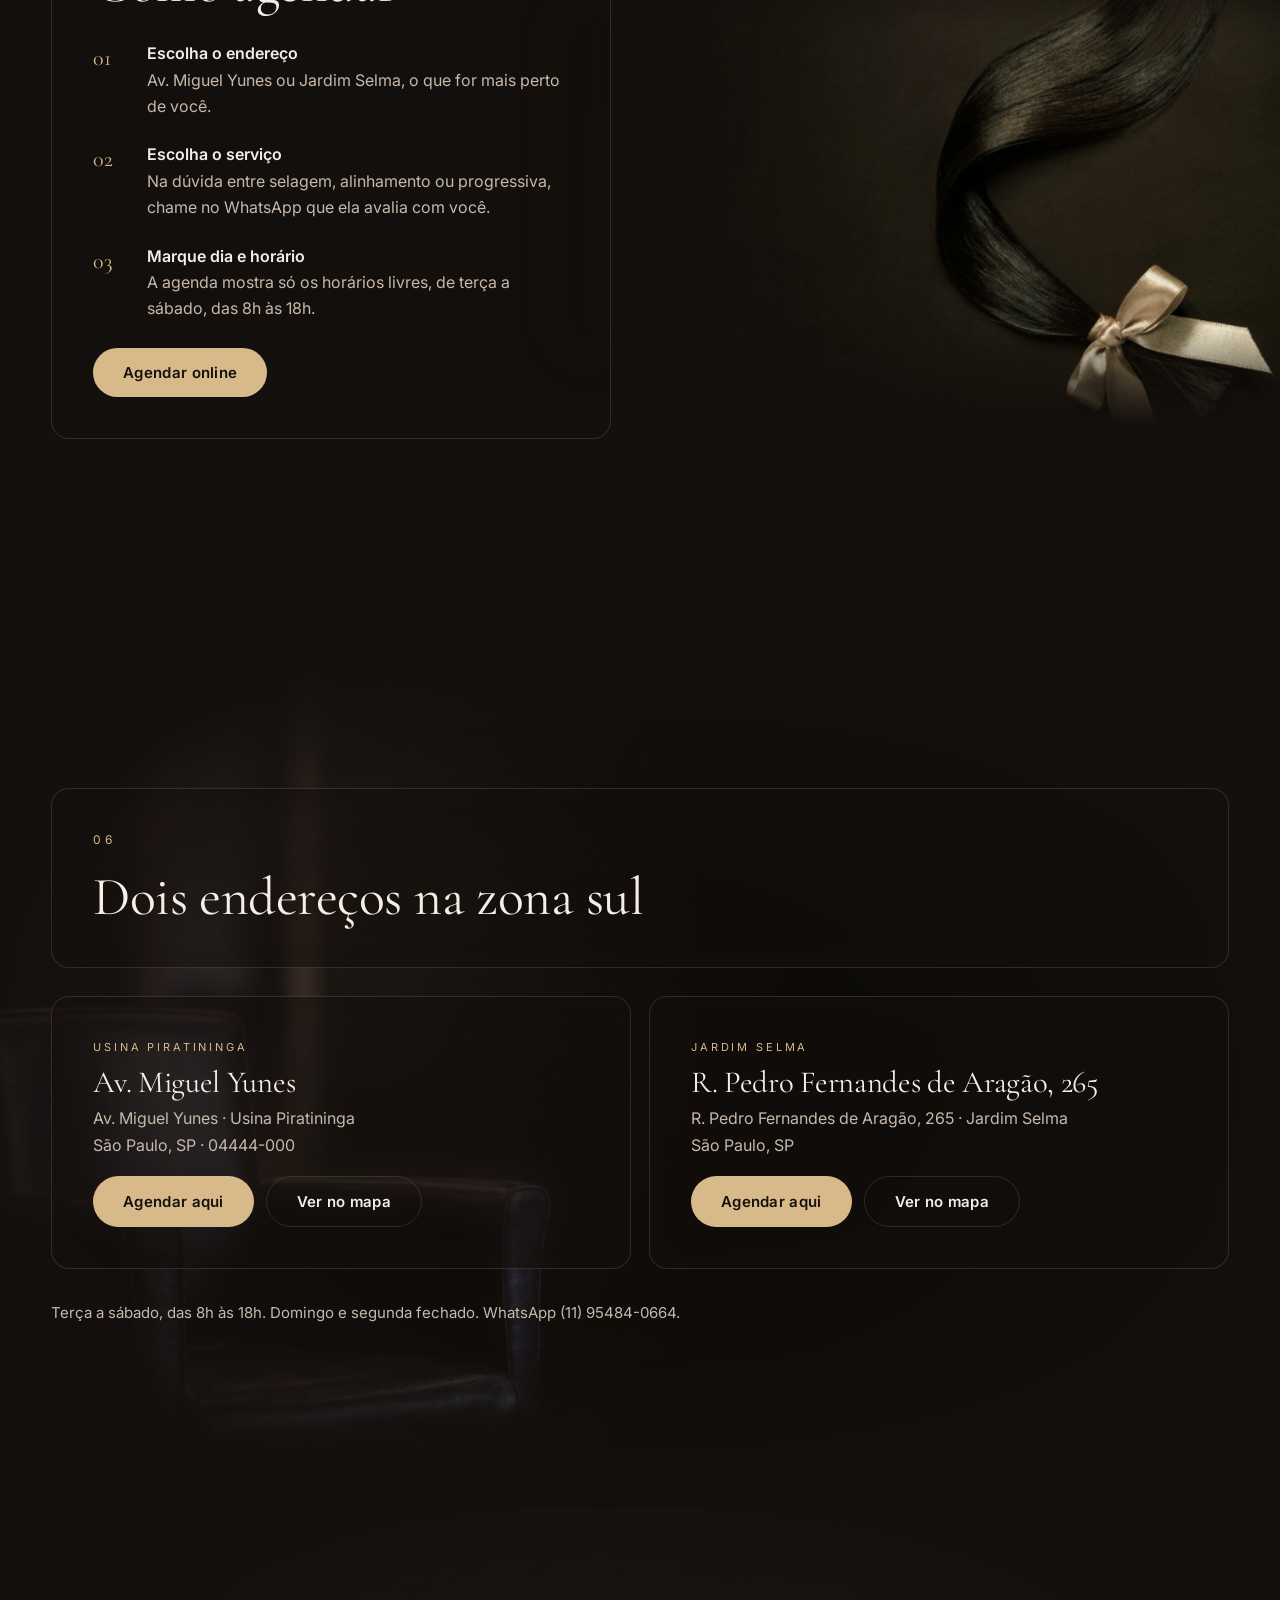
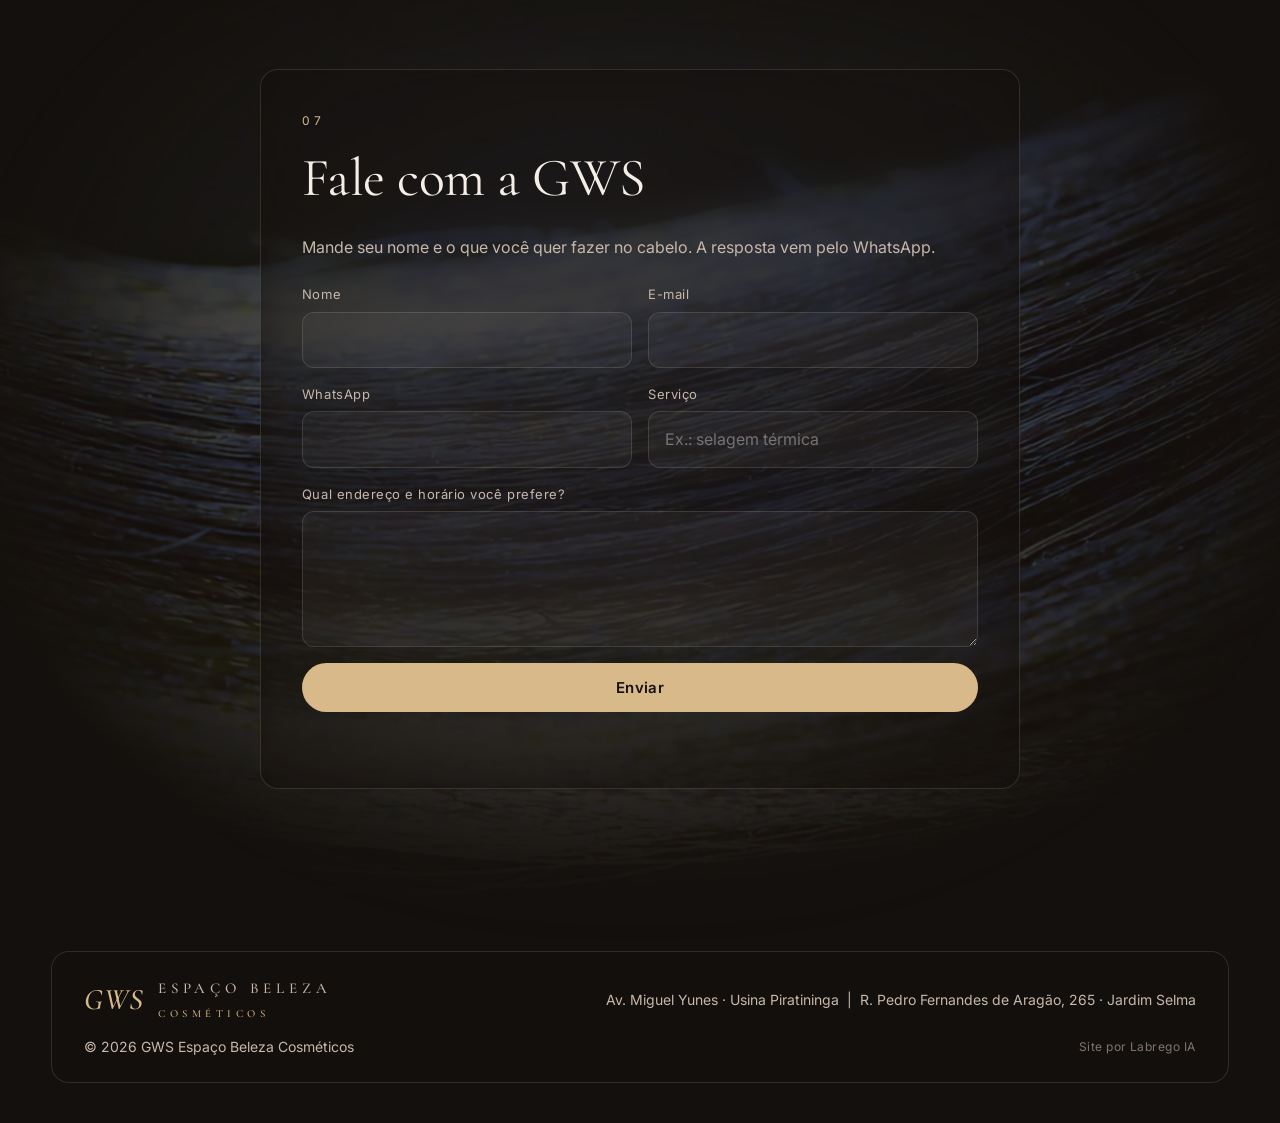
==== commit 91a1131e: "Nome correto: GWS Espaço Beleza Cosméticos (títulos, textos, logotipo e e-mails) Co-Authored-By: Cla" ====
--- a/site/index.html
+++ b/site/index.html
@@ -1,6 +1,6 @@
 <!doctype html>
 <!--
-  GWS Espaço Beleza · Site Cinematográfico por Labrego IA (labregoia.com.br)
+  GWS Espaço Beleza Cosméticos · Site Cinematográfico por Labrego IA (labregoia.com.br)
   Projeto: LBG-SC-20261119-4EE08A647A · Assinatura LBG-SC-2026-v1
   © 2026 Labrego IA. Estrutura, código e método licenciados.
 -->
@@ -8,11 +8,11 @@
 <head>
   <meta charset="utf-8">
   <meta name="viewport" content="width=device-width, initial-scale=1">
-  <title>GWS Espaço Beleza | Cabeleireira em Usina Piratininga e Jardim Selma, SP</title>
+  <title>GWS Espaço Beleza Cosméticos | Cabeleireira em Usina Piratininga e Jardim Selma, SP</title>
   <meta name="description" content="Cabeleireira na zona sul de São Paulo: selagem térmica, alinhamento, progressiva, botox capilar, coloração, luzes e corte. Dois endereços, Av. Miguel Yunes e Jardim Selma. Agende online.">
   <meta name="generator" content="Site Cinematográfico · Labrego IA">
   <meta name="author" content="Labrego IA · labregoia.com.br">
-  <meta property="og:title" content="GWS Espaço Beleza">
+  <meta property="og:title" content="GWS Espaço Beleza Cosméticos">
   <meta property="og:description" content="Transformando fios e elevando autoestima. Selagem, alinhamento, progressiva e mais, com hora marcada em dois endereços da zona sul de SP.">
   <meta property="og:image" content="assets/frames/desktop/f_0160.webp">
   <meta name="theme-color" content="#14100d">
@@ -20,14 +20,14 @@
   <link rel="preconnect" href="https://fonts.gstatic.com" crossorigin>
   <link href="https://fonts.googleapis.com/css2?family=Cormorant+Garamond:ital,wght@0,300;0,400;0,500;1,400;1,500&family=Inter:wght@400;500;600&display=swap" rel="stylesheet">
   <link rel="preload" as="image" href="assets/frames/desktop/f_0001.webp">
-  <link rel="stylesheet" href="estilo.css?v=4">
+  <link rel="stylesheet" href="estilo.css?v=5">
 </head>
 <body>
 
 <header class="topo">
-  <a href="#inicio" class="marca" aria-label="GWS Espaço Beleza">
+  <a href="#inicio" class="marca" aria-label="GWS Espaço Beleza Cosméticos">
     <span class="marca-gws" aria-hidden="true">GWS</span>
-    <span class="marca-texto">Espaço Beleza<small>Cabelos · Cosméticos</small></span>
+    <span class="marca-texto">Espaço Beleza<span class="marca-cosm">Cosméticos</span></span>
   </a>
   <nav class="menu" aria-label="Seções">
     <a href="#sobre">O espaço</a>
@@ -49,7 +49,7 @@
       <div class="momento" data-de="0" data-ate="0.28">
         <div class="painel painel--vidro">
           <h1 class="titulo-abertura">Transformando fios, <em>elevando autoestima.</em></h1>
-          <p class="apoio">GWS Espaço Beleza · zona sul de São Paulo</p>
+          <p class="apoio">GWS Espaço Beleza Cosméticos · zona sul de São Paulo</p>
         </div>
       </div>
       <div class="momento momento--direita" data-de="0.36" data-ate="0.64">
@@ -74,7 +74,7 @@
       <div class="painel revelar">
         <span class="rotulo">01</span>
         <h2>Atendimento de uma profissional, <em>do começo ao fim</em></h2>
-        <p>No GWS Espaço Beleza quem te recebe é quem faz o seu cabelo. Sem troca de mãos no meio do serviço e sem pressa: cada horário é reservado só para você.</p>
+        <p>No GWS Espaço Beleza Cosméticos quem te recebe é quem faz o seu cabelo. Sem troca de mãos no meio do serviço e sem pressa: cada horário é reservado só para você.</p>
         <p>A especialidade são os tratamentos que deixam o fio alinhado e com brilho, como selagem térmica, alinhamento capilar e progressiva. Também tem corte, coloração, luzes e produtos para manter o resultado em casa.</p>
       </div>
     </div>
@@ -280,9 +280,9 @@
 
 <footer class="rodape">
   <div class="painel rodape-painel">
-    <span class="marca"><span class="marca-gws" aria-hidden="true">GWS</span><span class="marca-texto">Espaço Beleza</span></span>
+    <span class="marca"><span class="marca-gws" aria-hidden="true">GWS</span><span class="marca-texto">Espaço Beleza<span class="marca-cosm">Cosméticos</span></span></span>
     <span>Av. Miguel Yunes · Usina Piratininga &nbsp;|&nbsp; R. Pedro Fernandes de Aragão, 265 · Jardim Selma</span>
-    <span>© <span data-ano></span> GWS Espaço Beleza</span>
+    <span>© <span data-ano></span> GWS Espaço Beleza Cosméticos</span>
     <a class="credito" href="https://labregoia.com.br" target="_blank" rel="noopener">Site por Labrego IA</a>
   </div>
 </footer>
@@ -294,7 +294,7 @@
   <svg viewBox="0 0 24 24" aria-hidden="true"><rect x="3" y="3" width="18" height="18" rx="5" fill="none" stroke="currentColor" stroke-width="2"/><circle cx="12" cy="12" r="4.2" fill="none" stroke="currentColor" stroke-width="2"/><circle cx="17.4" cy="6.6" r="1.3" fill="currentColor"/></svg>
 </a>
 
-<script src="config.js?v=1"></script>
+<script src="config.js?v=2"></script>
 <script src="app.js?v=1"></script>
 </body>
 </html>
--- a/site/estilo.css
+++ b/site/estilo.css
@@ -234,7 +234,7 @@
   .momento:not(:first-of-type), .cine-dica { display: none; }
 }
 
-/* ── GWS Espaço Beleza: marca e ajustes ─────────────────────────────── */
+/* ── GWS Espaço Beleza Cosméticos: marca e ajustes ─────────────────────────────── */
 .marca { gap: 12px; }
 .monograma {
   font-family: var(--fonte-titulo); font-style: italic; font-weight: 500;
@@ -244,6 +244,7 @@
 .monograma::after { content: "✦"; position: absolute; font-size: 8px; font-style: normal; left: 46%; top: 52%; color: var(--acento); }
 .marca-texto { font-size: 15px; letter-spacing: .32em; text-transform: uppercase; font-weight: 500; }
 .marca-texto small { display: block; font-family: var(--fonte-texto); font-size: 9px; letter-spacing: .38em; color: var(--texto-suave); margin-top: 3px; }
+.marca-cosm { display: block; font-size: .72em; letter-spacing: .42em; color: var(--acento); margin-top: 4px; }
 h1, h2 { font-weight: 400; }
 h1 em, h2 em { color: var(--acento); }
 .cartoes { grid-template-columns: repeat(auto-fit, minmax(min(210px, 100%), 1fr)); }
